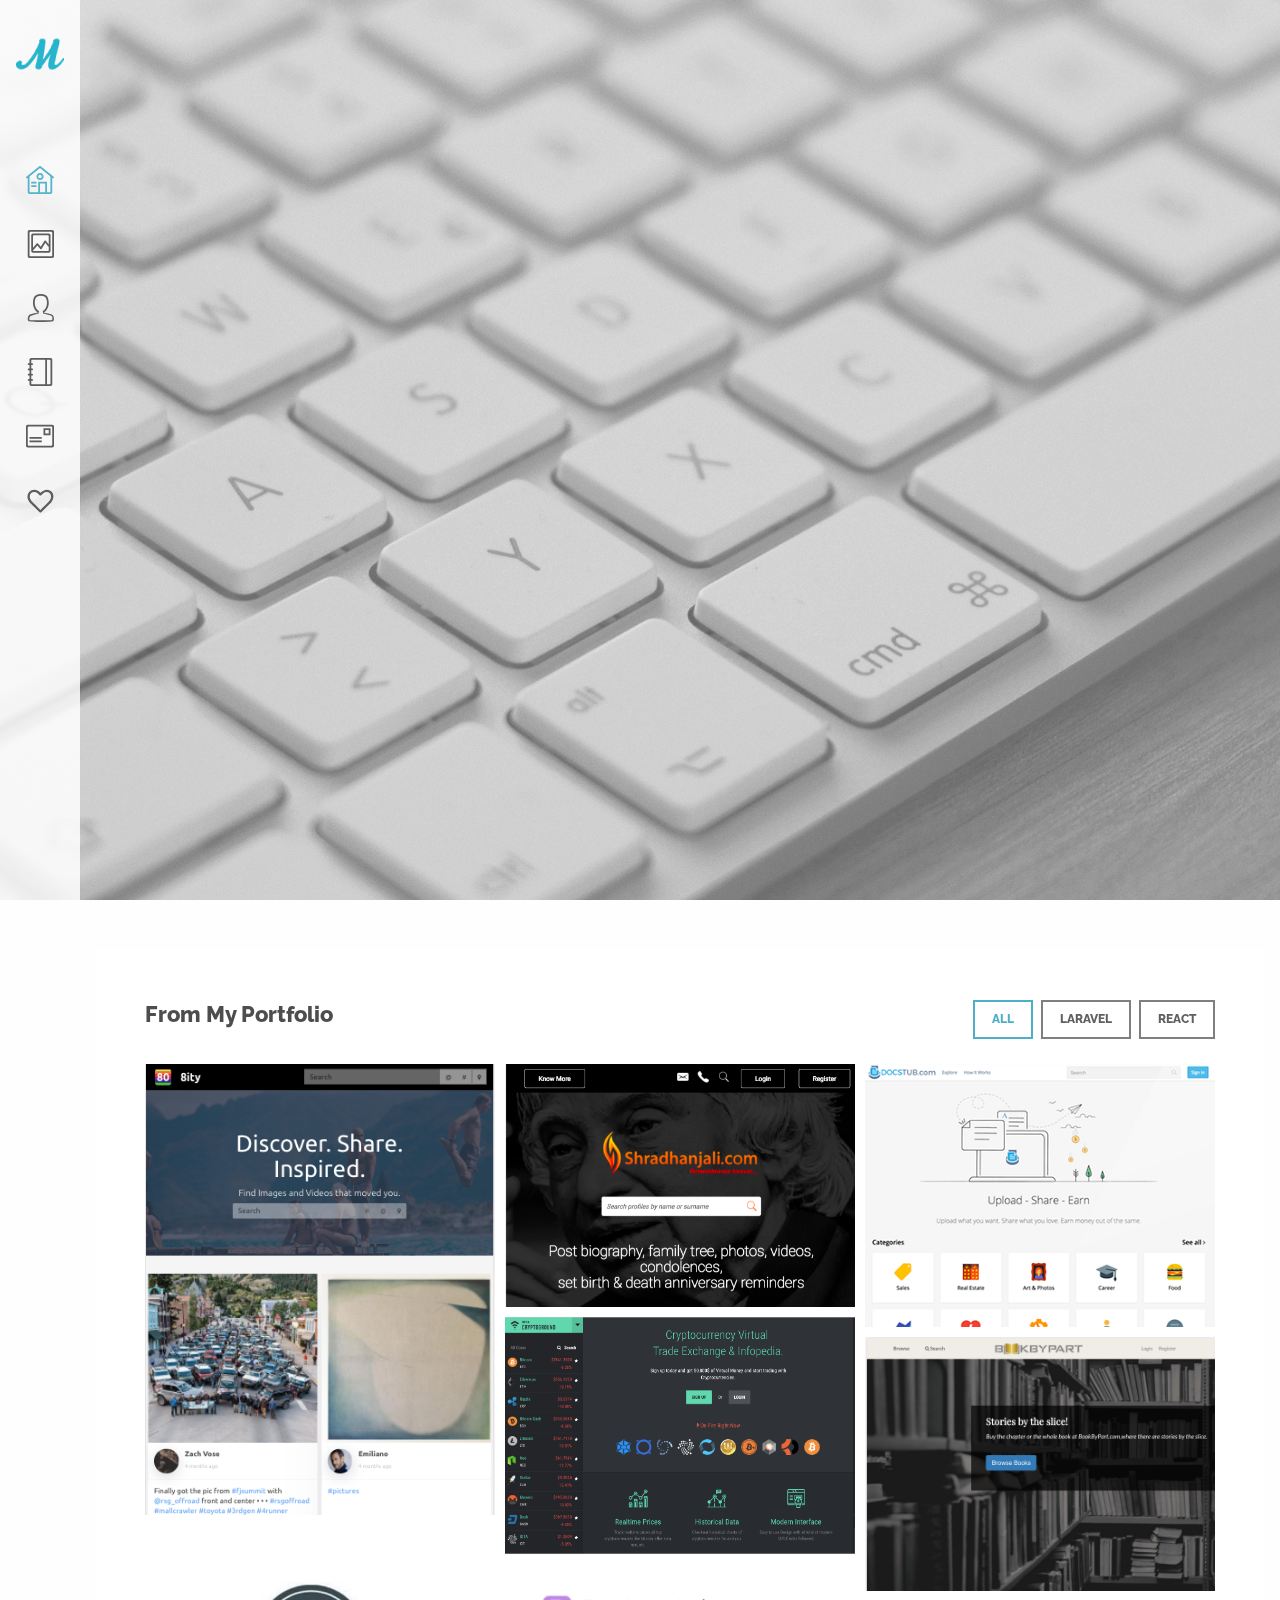
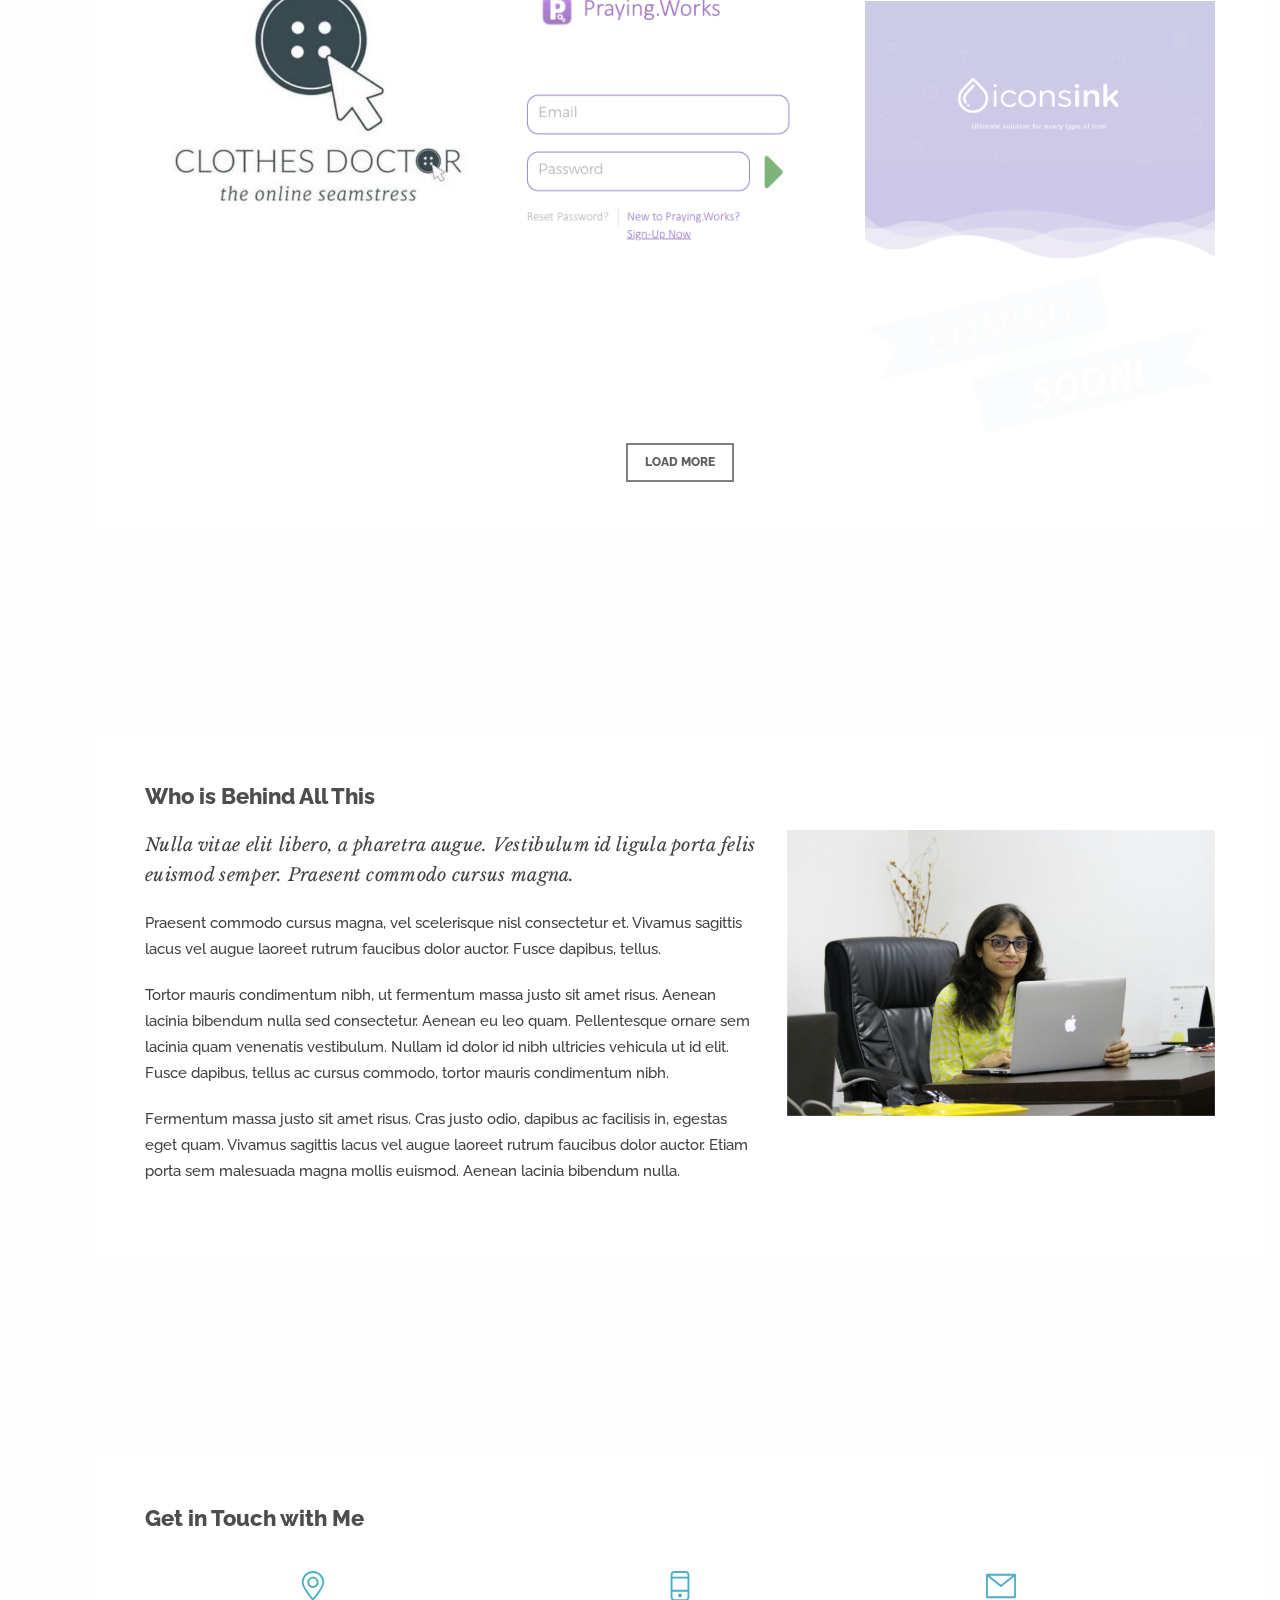
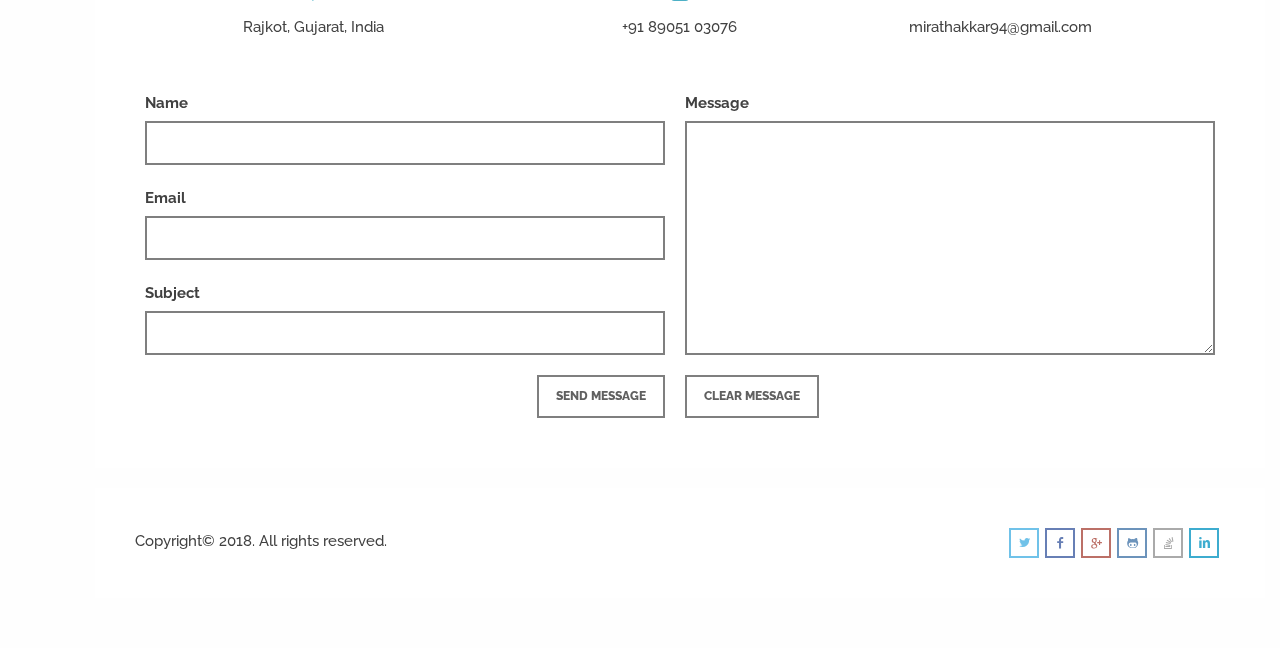
==== index.html @ ad02bef1 "favicon and logo updated" ====
<!DOCTYPE html>
<html lang="en">
<head>
<meta charset="utf-8">
<meta name="viewport" content="width=device-width, initial-scale=1.0">
<meta name="description" content="">
<meta name="author" content="">
<link rel="shortcut icon" href="style/images/favicon.png">
<title>Mira Thakkar</title>
<!-- Bootstrap core CSS -->
<link href="style/css/bootstrap.min.css" rel="stylesheet">
<link href="style/css/plugins.css" rel="stylesheet">
<link href="style/css/prettify.css" rel="stylesheet">
<link href="style.css" rel="stylesheet">
<link href="style/css/color/aqua.css" rel="stylesheet">
<link href='http://fonts.googleapis.com/css?family=Raleway:400,800,700,600,500,300' rel='stylesheet' type='text/css'>
<link href='http://fonts.googleapis.com/css?family=Libre+Baskerville:400,400italic' rel='stylesheet' type='text/css'>
<link href="style/type/fontello.css" rel="stylesheet">
<link href="style/type/font-awesome.css" rel="stylesheet">
<link href="style/type/budicons.css" rel="stylesheet">
<!-- HTML5 shim and Respond.js IE8 support of HTML5 elements and media queries -->
<!--[if lt IE 9]>
      <script src="style/js/html5shiv.js"></script>
      <script src="https://oss.maxcdn.com/libs/respond.js/1.3.0/respond.min.js"></script>
      <![endif]-->
</head>
<body class="full-layout">
<div id="preloader"><div id="status"><div class="spinner"></div></div></div>
<div class="body-wrapper">
  <nav class="navbar navbar-default" role="navigation">
    <div class="navbar-header"> <a class="btn responsive-menu" data-toggle="collapse" data-target=".navbar-collapse"><i></i></a>
      <div class="navbar-brand text-center"> <a href="index.html"><img src="style/images/mira-thakkar.png" alt="" data-src="style/images/mira-thakkar.png" data-ret="style/images/logo@2x.png" class="retina" /></a> </div>
      <!-- /.navbar-brand --> 
    </div>
    <!-- /.navbar-header -->
    <div class="collapse navbar-collapse">
      <ul class="nav navbar-nav">
        <li class="current"><a href="#home" class="hint--right" data-hint="Home"><i class="budicon-home-1"></i><span>Home</span></a></li>
        <li><a href="#portfolio" class="hint--right" data-hint="Portfolio"><i class="budicon-image"></i><span>Portfolio</span></a></li>
        <li><a href="#about" class="hint--right" data-hint="About"><i class="budicon-author"></i><span>About</span></a></li>
        <li><a href="resume.html" class="hint--right" data-hint="Resume"><i class="budicon-book-1"></i><span>Blog</span></a></li>
        <li><a href="#contact" class="hint--right" data-hint="Contact"><i class="budicon-profile"></i><span>Contact</span></a></li>
        <li><a href="#elsewhere" class="hint--right fancybox-inline" data-hint="Elsewhere" data-fancybox-width="325" data-fancybox-height="220"><i class="icon-heart-empty-1"></i><span>Elsewhere</span></a></li>
      </ul>
      <!-- /.navbar-nav --> 
    </div>
    <!-- /.navbar-collapse -->
    <div id="elsewhere" style="display:none;">
      <h1>Me, Elsewhere</h1>
      <div class="divide20"></div>
      <ul class="social">
        <li><a href="https://twitter.com/thakkar_mira"><i class="icon-s-twitter"></i></a></li>
        <li><a href="https://www.facebook.com/thakkar.mira"><i class="icon-s-facebook"></i></a></li>
        <li><a href="https://plus.google.com/u/0/107791313553393079601"><i class="icon-s-gplus"></i></a></li>
        <li><a href="https://github.com/mira-thakkar"><i class="icon-s-github"></i></a></li>
        <li><a href="https://stackoverflow.com/users/5060303/mira-thakkar"><i class="fa fa-fw fa-stack-overflow"></i></a></li>
        <li><a href="https://www.linkedin.com/in/mirathakkar"><i class="icon-s-linkedin"></i></a></li>
      </ul>
    </div>
    <!-- /#elsewhere --> 
  </nav>
  <!-- /.navbar -->
  
  <section id="home" class="naked">
    <div class="fullscreenbanner-container revolution">
      <div class="fullscreenbanner">
        <ul>
          <li data-transition="fade"> <img src="style/images/dummy.png"  alt="slidebg1" data-bgposition="center top" data-bgfit="cover" data-bgrepeat="repeat">
            <h1 style="color:rgb(37, 116, 134)" class="tp-caption caption large sfb" data-x="center" data-y="center" data-voffset="-25" data-speed="900" data-start="1000" data-endspeed="100" data-easing="Sine.easeOut">Mira Thakkar</h1>
            <div class="tp-caption small tp-fade fadeout tp-resizeme" data-x="center" data-y="center" data-voffset="25" data-speed="100"
			data-start="1500"
			data-easing="Power4.easeOut"
			data-splitin="chars"
			data-splitout="chars"
			data-elementdelay="0.03"
			data-endelementdelay="0"
			data-endspeed="100"
			data-endeasing="Power1.easeOut"
			style="z-index: 3;font-size:26px;font-weight: bold;max-width: auto; max-height: auto; white-space: nowrap;">Developer: an organism that turns coffee into code.</div>
            <div class="arrow smooth"><a href="#portfolio"><i class="icon-down-open-big"></i></a></div>
          </li>
        </ul>
        <div class="tp-bannertimer"></div>
      </div>
      <!-- /.fullscreenbanner --> 
    </div>
    <!-- /.revolution --> 
  </section>
  <!-- /#home -->
  
  <div class="container">
    <section id="portfolio" class="portfolio">
      <div class="box">
        <h2 class="section-title pull-left">From My Portfolio</h2>
        <div id="filters-container" class="cbp-l-filters-alignRight pull-right">
          <div data-filter="*" class="cbp-filter-item-custom-active cbp-filter-item-custom btn">All</div>
                    <div data-filter=".laravel" class="cbp-filter-item-custom btn">Laravel</div>
          <div data-filter=".react" class="cbp-filter-item-custom btn">React</div>
<!--           <div data-filter=".architecture" class="cbp-filter-item-custom btn">Architecture</div>
          <div data-filter=".macro" class="cbp-filter-item-custom btn">Macro</div>
          <div data-filter=".portrait" class="cbp-filter-item-custom btn">Portrait</div>
          <div data-filter=".still-life" class="cbp-filter-item-custom btn">Still Life</div> -->
        </div>
        <!-- /#filters-container -->
        <div class="clearfix"></div>
        <div id="grid-container" class="cbp-l-grid-masonry">
          <ul>
            <li class="cbp-item frame laravel"> <a class="cbp-caption" href="https://8ity.com">
              <div class="cbp-caption-defaultWrap"> <img src="style/images/projects/8ity.png" alt=""> </div>
              <div class="cbp-caption-activeWrap">
                <div class="cbp-l-caption-alignCenter">
                  <div class="cbp-l-caption-body">
                    <div class="cbp-l-caption-title">8ity.com</div>
                  </div>
                </div>
              </div>
              </a> 
            </li>
            <li class="cbp-item frame laravel"> <a class="cbp-caption" href="https://shradhanjali.com/">
              <div class="cbp-caption-defaultWrap"> <img src="style/images/projects/shradhanjali.png" alt=""> </div>
              <div class="cbp-caption-activeWrap">
                <div class="cbp-l-caption-alignCenter">
                  <div class="cbp-l-caption-body">
                    <div class="cbp-l-caption-title">Shradhanjali.com</div>
                  </div>
                </div>
              </div>
              </a> 
            </li>
            <li class="cbp-item frame laravel"> <a class="cbp-caption" href="https://www.docstub.com/">
              <div class="cbp-caption-defaultWrap"> <img src="style/images/art/docstub.png" alt=""> </div>
              <div class="cbp-caption-activeWrap">
                <div class="cbp-l-caption-alignCenter">
                  <div class="cbp-l-caption-body">
                    <div class="cbp-l-caption-title">Docstub</div>
                  </div>
                </div>
              </div>
              </a> 
            </li>
            <li class="cbp-item frame laravel"> <a class="cbp-caption" href="https://www.cryptoground.com">
              <div class="cbp-caption-defaultWrap"> <img src="style/images/projects/cryptoground.png" alt=""> </div>
              <div class="cbp-caption-activeWrap">
                <div class="cbp-l-caption-alignCenter">
                  <div class="cbp-l-caption-body">
                    <div class="cbp-l-caption-title">Cryptoground</div>
                  </div>
                </div>
              </div>
              </a> 
            </li>
             <li class="cbp-item frame react"> <a class="cbp-caption" href="http://bookbyparts.cf">
              <div class="cbp-caption-defaultWrap"> <img src="style/images/projects/bookbypart.png" alt=""> </div>
              <div class="cbp-caption-activeWrap">
                <div class="cbp-l-caption-alignCenter">
                  <div class="cbp-l-caption-body">
                    <div class="cbp-l-caption-title">BookByParts</div>
                  </div>
                </div>
              </div>
              </a> 
            </li>
            <li class="cbp-item frame react"> <a class="cbp-caption" href="https://www.clothes-doctor.com/">
              <div class="cbp-caption-defaultWrap"> <img src="style/images/projects/clothesDoctor.jpg" alt=""> </div>
              <div class="cbp-caption-activeWrap">
                <div class="cbp-l-caption-alignCenter">
                  <div class="cbp-l-caption-body">
                    <div class="cbp-l-caption-title">Clothes Doctor</div>
                  </div>
                </div>
              </div>
              </a> 
            </li>
            <li class="cbp-item frame laravel"> <a class="cbp-caption" href="https://praying.works">
              <div class="cbp-caption-defaultWrap"> <img src="style/images/projects/praying-works.png" alt=""> </div>
              <div class="cbp-caption-activeWrap">
                <div class="cbp-l-caption-alignCenter">
                  <div class="cbp-l-caption-body">
                    <div class="cbp-l-caption-title">Praying.Works</div>
                  </div>
                </div>
              </div>
              </a> 
            </li>
             <li class="cbp-item frame react"> <a class="cbp-caption" href="https://iconsink.com/">
              <div class="cbp-caption-defaultWrap"> <img src="style/images/projects/iconsink.jpg" alt=""> </div>
              <div class="cbp-caption-activeWrap">
                <div class="cbp-l-caption-alignCenter">
                  <div class="cbp-l-caption-body">
                    <div class="cbp-l-caption-title">Iconsink</div>
                  </div>
                </div>
              </div>
              </a> 
            </li>
             <li class="cbp-item frame laravel"> <a class="cbp-caption" href="#">
              <div class="cbp-caption-defaultWrap comingsoon"> <img src="style/images/projects/coming-soon.png" alt=""> </div>
              <div class="cbp-caption-activeWrap">
                <div class="cbp-l-caption-alignCenter">
                  <div class="cbp-l-caption-body">
                    <div class="cbp-l-caption-title">Wikideck</div>
                  </div>
                </div>
              </div>
              </a> 
            </li>
            <!--
            prayer works and xurj (upcoming)
            -->
          </ul>
        </div>
        <!-- /.cbp-l-grid-masonry -->
        <div class="cbp-l-loadMore-button"> <a href="ajax/port1-more.html" class="cbp-l-loadMore-button-link btn">LOAD MORE</a> </div>
      </div>
      <!-- /.box --> 
    </section>
    <!-- /#portfolio -->
    
    <section id="about">
      <div class="box">
        <h2 class="section-title">Who is Behind All This</h2>
        <div class="row">
	      <div class="col-md-5 col-md-push-7 col-sm-12">
            <figure class="frame"><img src="style/images/art/mira-thakkar.jpeg" alt="" /></figure>
          </div>
          <!-- /column -->
          <div class="col-md-7 col-md-pull-5 col-sm-12">
            <p class="lead">Nulla vitae elit libero, a pharetra augue. Vestibulum id ligula porta felis euismod semper. Praesent commodo cursus magna. </p>
            <p>Praesent commodo cursus magna, vel scelerisque nisl consectetur et. Vivamus sagittis lacus vel augue laoreet rutrum faucibus dolor auctor. Fusce dapibus, tellus. </p>
            <p>Tortor mauris condimentum nibh, ut fermentum massa justo sit amet risus. Aenean lacinia bibendum nulla sed consectetur. Aenean eu leo quam. Pellentesque ornare sem lacinia quam venenatis vestibulum. Nullam id dolor id nibh ultricies vehicula ut id elit. Fusce dapibus, tellus ac cursus commodo, tortor mauris condimentum nibh.</p>
            <p>Fermentum massa justo sit amet risus. Cras justo odio, dapibus ac facilisis in, egestas eget quam. Vivamus sagittis lacus vel augue laoreet rutrum faucibus dolor auctor. Etiam porta sem malesuada magna mollis euismod. Aenean lacinia bibendum nulla.</p>
          </div>
          <!-- /column -->
        </div>
        <!-- /.row -->
        <div class="clearfix"></div>
        <!-- /.services --> 
      </div>
      <!-- /.box --> 
    </section>
    <!-- /#about -->
    
    <section id="contact">
      <div class="box">
        <h2 class="section-title">Get in Touch with Me</h2>
        <div class="divide20"></div>
        <div class="row text-center services-2">
          <div class="col-md-4 col-sm-6"> <i class="budicon-pin"></i>
            <p>Rajkot, Gujarat, India</p>
          </div>
          <div class="col-md-4 col-sm-6"> <i class="budicon-mobile"></i>
            <p>+91 89051 03076</p>
          </div>
          <div class="col-md-3 col-sm-6"> <i class="budicon-mail"></i>
            <p> <a class="nocolor" href="mailto:mirathakkar94@gmail.com">mirathakkar94@gmail.com</a> <br />
          </div>
        </div>
        <!-- /.services-2 -->
        <div class="divide30"></div>
        <div class="form-container">
          <div class="response alert alert-success"></div>
          <form class="forms" action="contact/form-handler.php" method="post">
            <fieldset>
              <div class="row">
                <div class="col-sm-6">
                  <div class="form-row text-input-row name-field">
                    <label>Name</label>
                    <input type="text" name="name" class="text-input defaultText required"/>
                  </div>
                  <div class="form-row text-input-row email-field">
                    <label>Email</label>
                    <input type="text" name="email" class="text-input defaultText required email"/>
                  </div>
                  <div class="form-row text-input-row subject-field">
                    <label>Subject</label>
                    <input type="text" name="subject" class="text-input defaultText"/>
                  </div>
                </div>
                <div class="col-sm-6 lp5">
                  <div class="form-row text-area-row">
                    <label>Message</label>
                    <textarea name="message" class="text-area required"></textarea>
                  </div>
                  <div class="form-row hidden-row">
                    <input type="hidden" name="hidden" value="" />
                  </div>
                  <div class="nocomment">
                    <label for="nocomment">Leave This Field Empty</label>
                    <input id="nocomment" value="" name="nocomment" />
                  </div>
                </div>
                <div class="col-sm-6">
                  <div class="button-row pull-right">
                    <input type="submit" value="Send Message" name="submit" class="btn btn-submit bm0" />
                  </div>
                </div>
                <div class="col-sm-6 lp5">
                  <div class="button-row pull-left">
                    <input type="reset" value="Clear Message" name="reset" class="btn btn-submit bm0" />
                  </div>
                </div>
                <input type="hidden" name="v_error" id="v-error" value="Required" />
                <input type="hidden" name="v_email" id="v-email" value="Enter a valid email" />
              </div>
            </fieldset>
          </form>
        </div>
        <!-- /.form-container --> 
        
      </div>
      <!-- /.box --> 
    </section>
    <!-- /#contact -->
    
    <footer class="footer box">
      <p class="pull-left">Copyright© 2018. All rights reserved.</p>
      <ul class="social pull-right">
        <!-- <li><a href="#"><i class="icon-s-rss"></i></a></li> -->
        <li><a href="https://twitter.com/thakkar_mira"><i class="icon-s-twitter"></i></a></li>
        <li><a href="https://www.facebook.com/thakkar.mira"><i class="icon-s-facebook"></i></a></li>
        <li><a href="https://plus.google.com/u/0/107791313553393079601"><i class="icon-s-gplus"></i></a></li>
        <li><a href="https://github.com/mira-thakkar"><i class="icon-s-github"></i></a></li>
        <li><a href="https://stackoverflow.com/users/5060303/mira-thakkar"><i class="fa fa-fw fa-stack-overflow"></i></a></li>
        <li><a href="https://www.linkedin.com/in/mirathakkar"><i class="icon-s-linkedin"></i></a></li>
 <!--        <li><a href="#"><i class="icon-s-instagram"></i></a></li>
        <li><a href="#"><i class="icon-s-vimeo"></i></a></li> -->
      </ul>
      <div class="clearfix"></div>
    </footer>
    <!-- /footer --> 
    
  </div>
  <!-- /.container --> 
</div>
<!-- /.body-wrapper --> 
<script src="style/js/jquery.min.js"></script> 
<script src="style/js/bootstrap.min.js"></script> 
<script src="style/js/jquery.themepunch.tools.min.js"></script> 
<script src="style/js/classie.js"></script> 
<script src="style/js/plugins.js"></script> 
<script src="style/js/scripts.js"></script>  
<script>
	$.backstretch(["style/images/background.jpg"]);
</script>
</body>
</html>
---- style/css/prettify.css ----
.com { color: #93a1a1; }
.lit { color: #195f91; }
.pun, .opn, .clo { color: #93a1a1; }
.fun { color: #dc322f; }
.str, .atv { color: #D14; }
.kwd, .prettyprint .tag { color: #1e347b; }
.typ, .atn, .dec, .var { color: teal; }
.pln { color: #48484c; }

.prettyprint {
  padding: 8px;
  background-color: #f7f7f9;
  border: 1px solid #e1e1e8;
}
.prettyprint.linenums {
  -webkit-box-shadow: inset 40px 0 0 #fbfbfc, inset 41px 0 0 #ececf0;
     -moz-box-shadow: inset 40px 0 0 #fbfbfc, inset 41px 0 0 #ececf0;
          box-shadow: inset 40px 0 0 #fbfbfc, inset 41px 0 0 #ececf0;
}

/* Specify class=linenums on a pre to get line numbering */
ol.linenums {
  margin: 0 0 0 33px; /* IE indents via margin-left */
  padding: 0 0 0 2px;
}
ol.linenums li {
  padding-left: 12px;
  color: #bebec5;
  line-height: 20px;
  text-shadow: 0 1px 0 #fff;
}
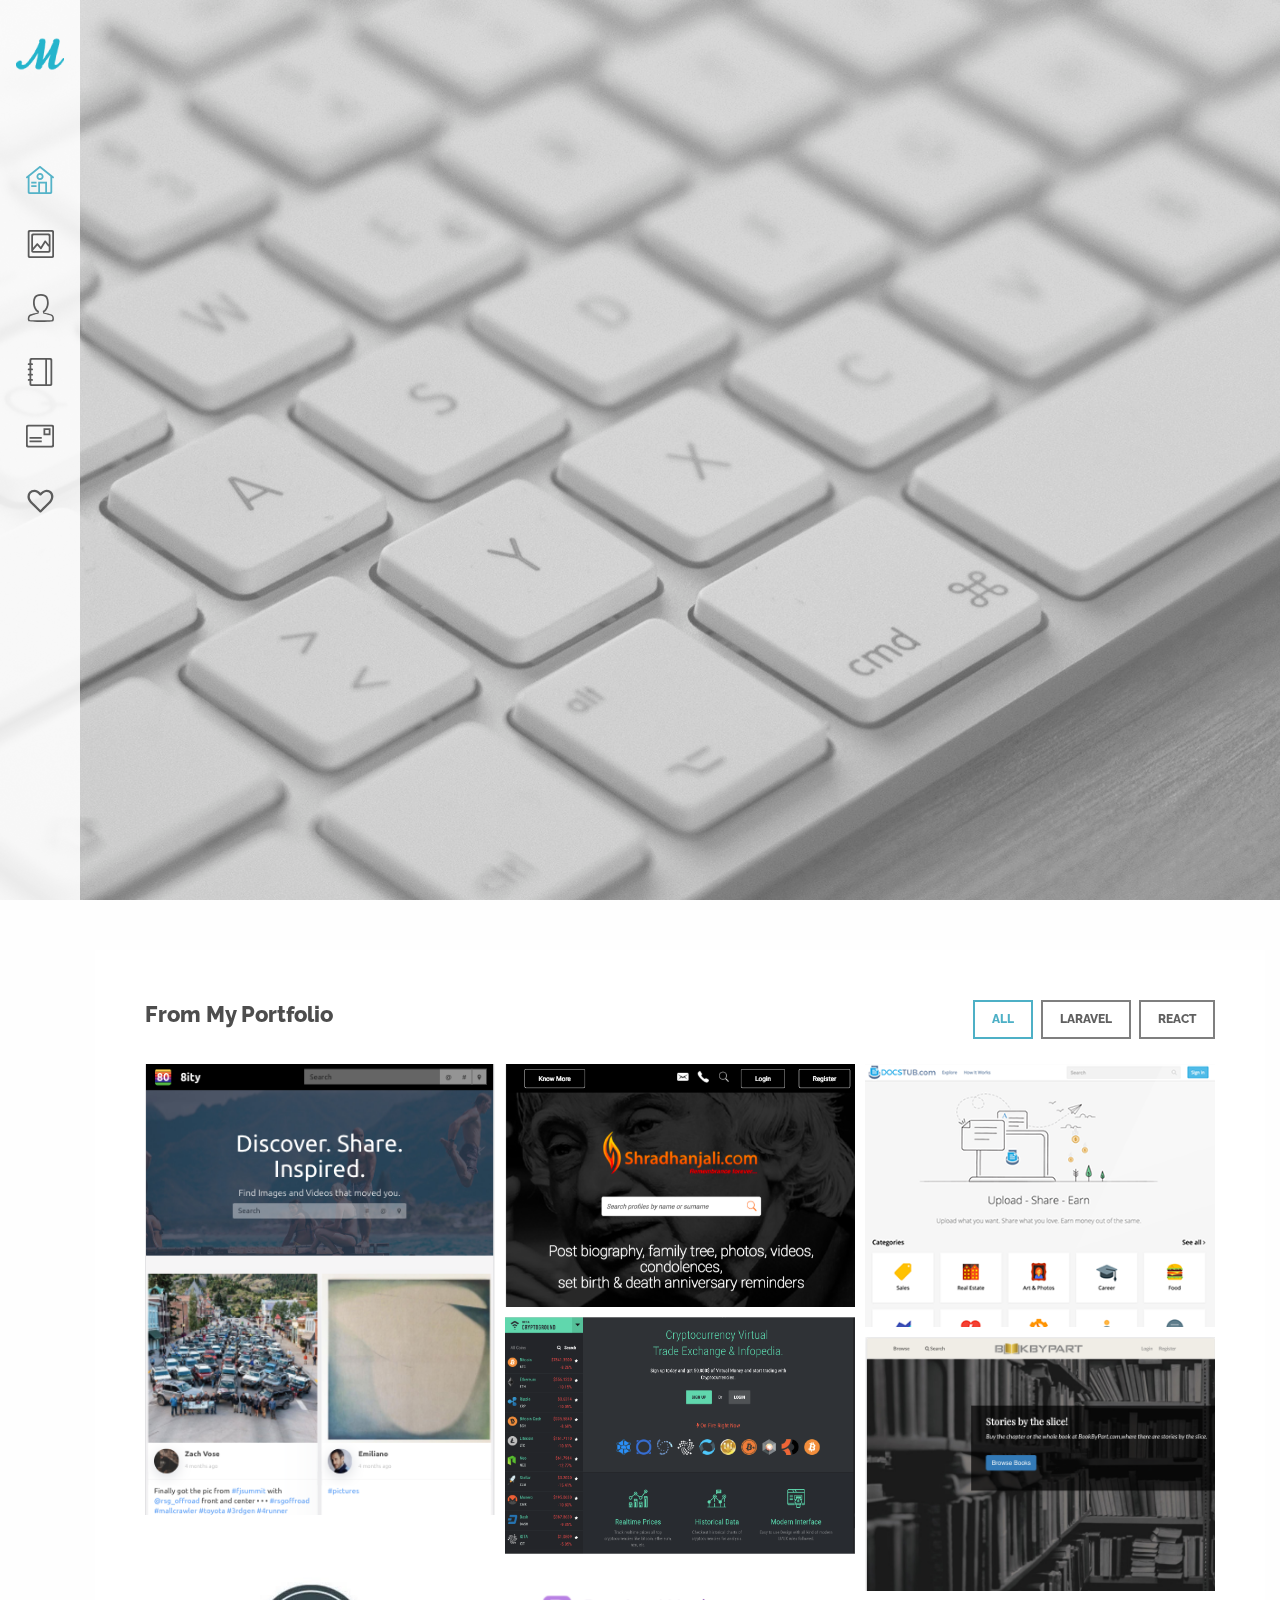
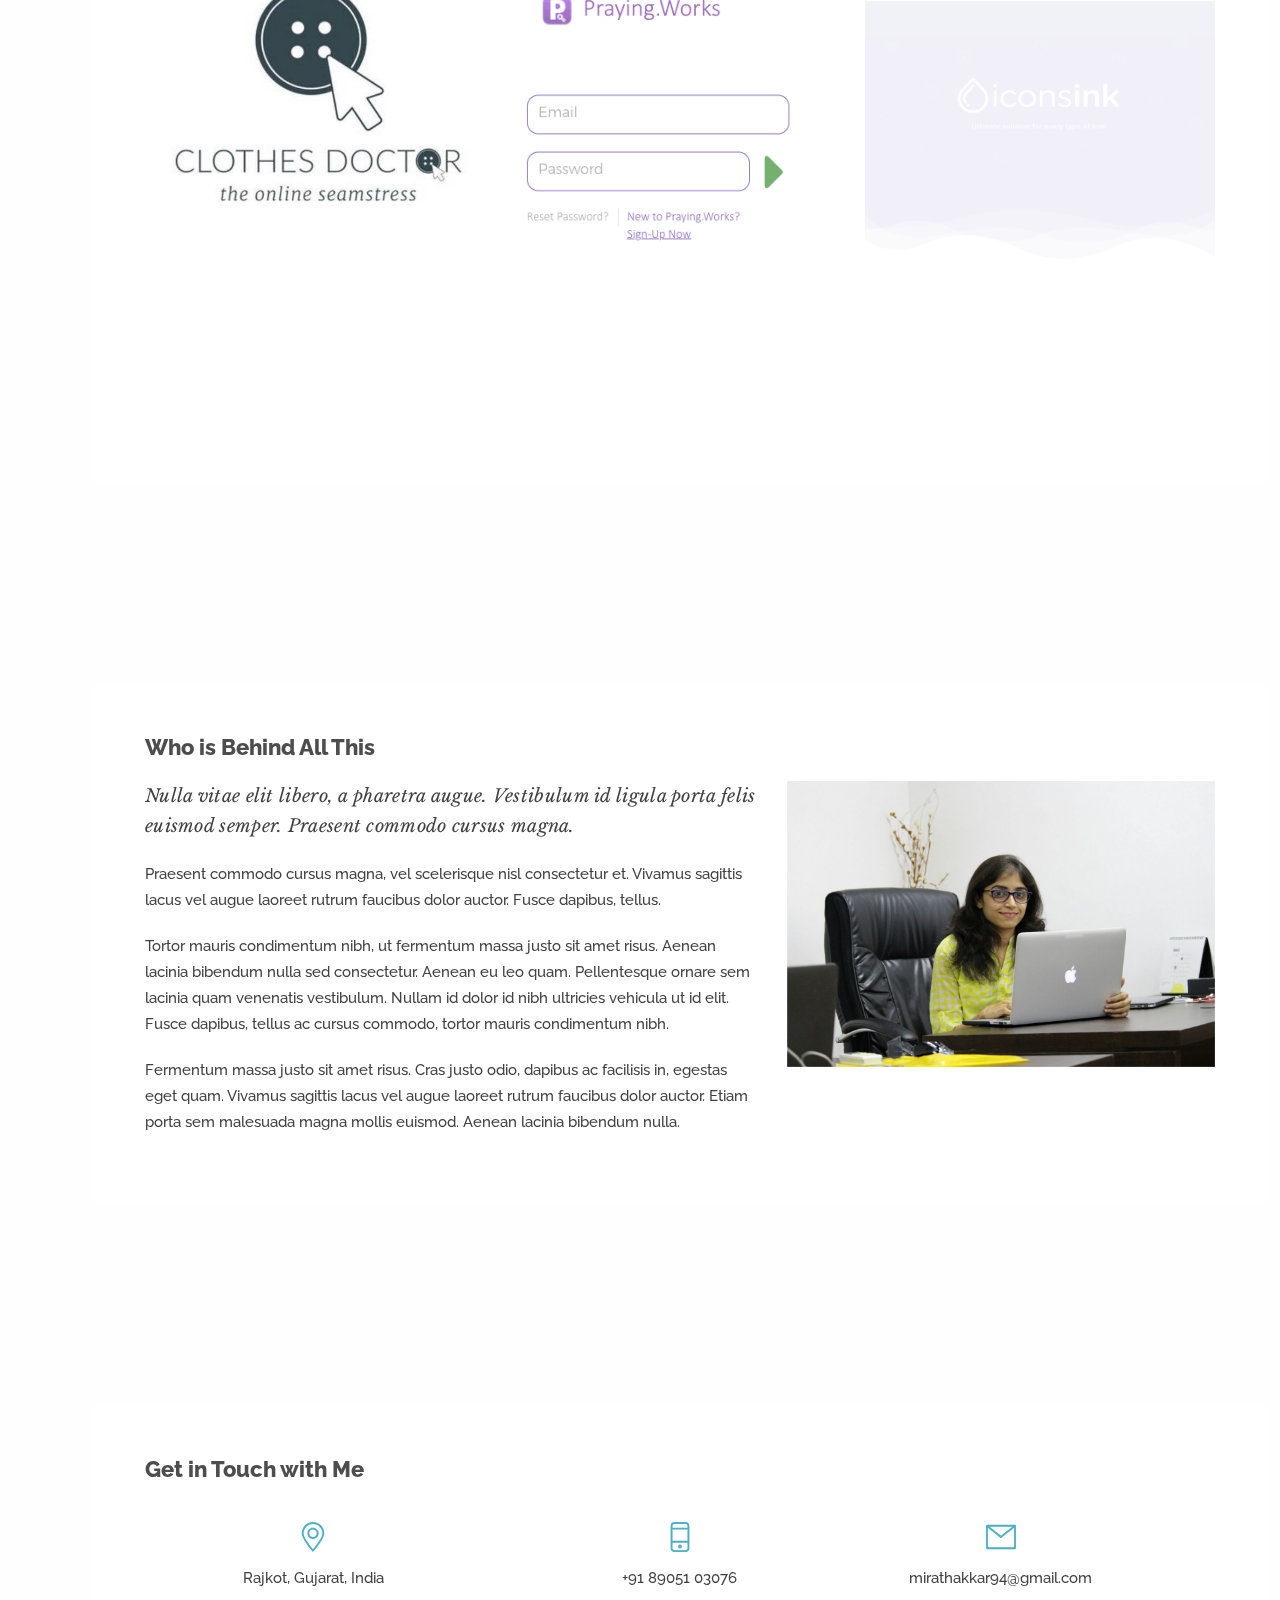
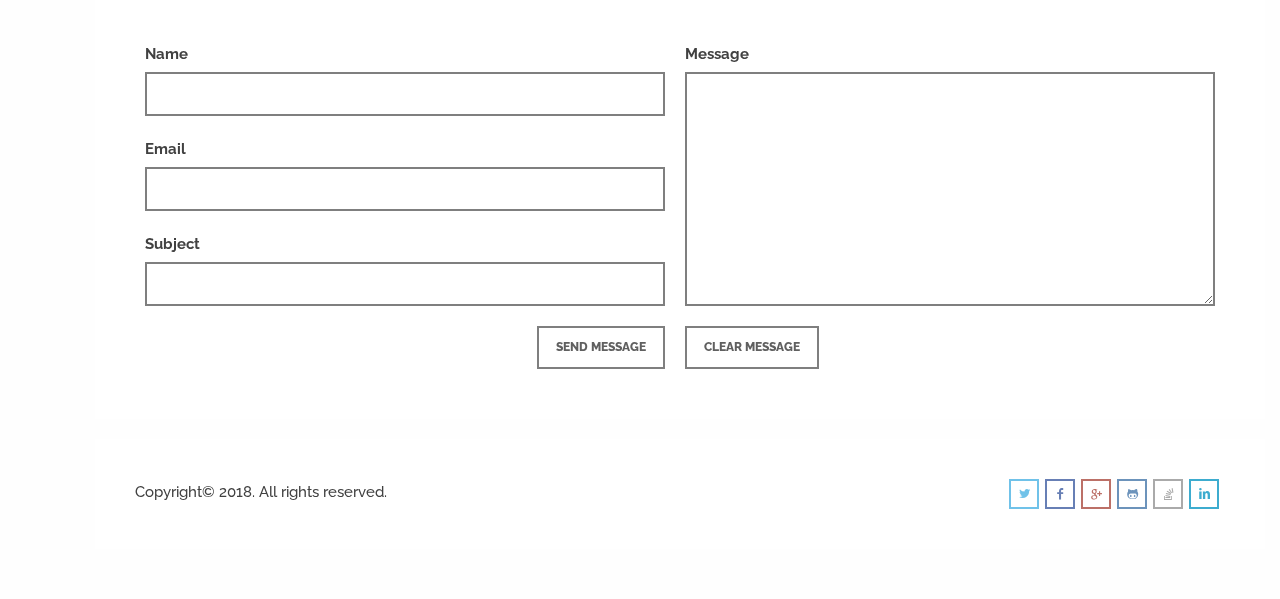
==== commit 18294b40: "contact mail added" ====
--- a/index.html
+++ b/index.html
@@ -211,7 +211,6 @@
           </ul>
         </div>
         <!-- /.cbp-l-grid-masonry -->
-        <div class="cbp-l-loadMore-button"> <a href="ajax/port1-more.html" class="cbp-l-loadMore-button-link btn">LOAD MORE</a> </div>
       </div>
       <!-- /.box --> 
     </section>
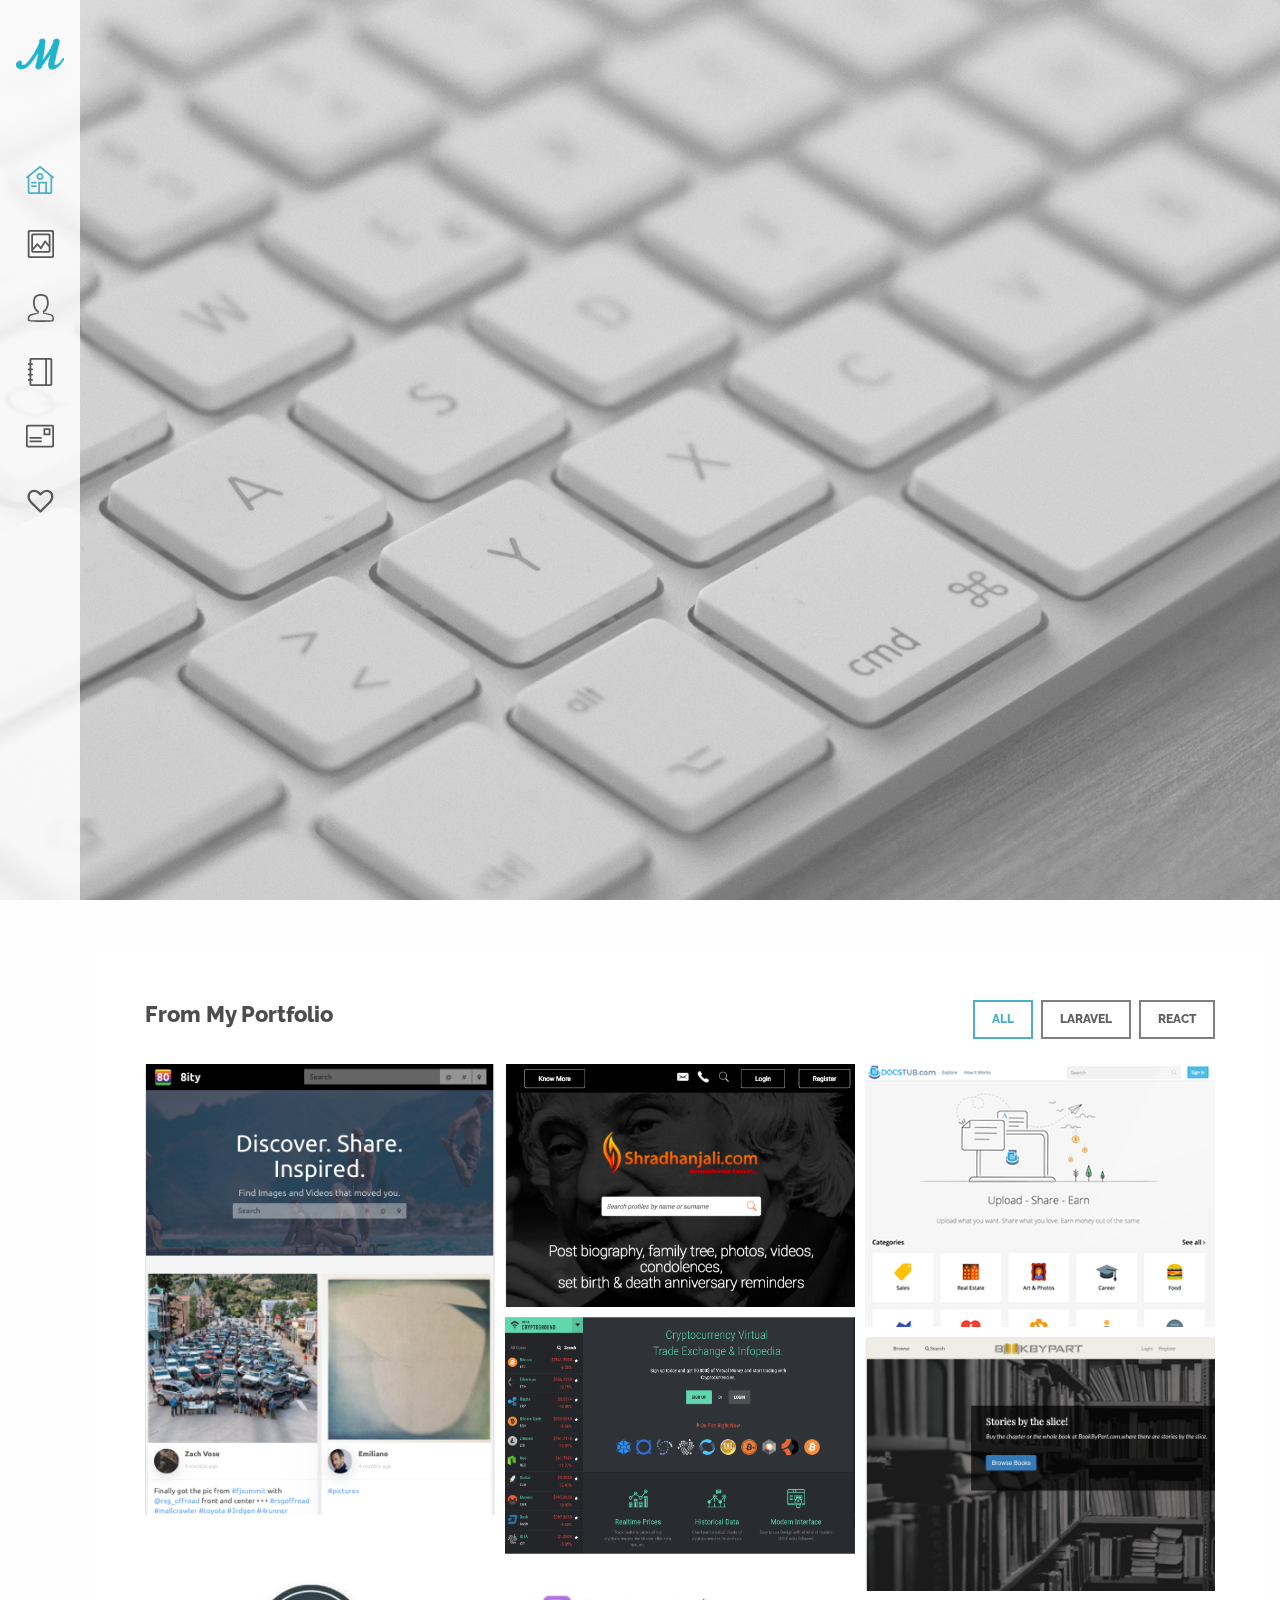
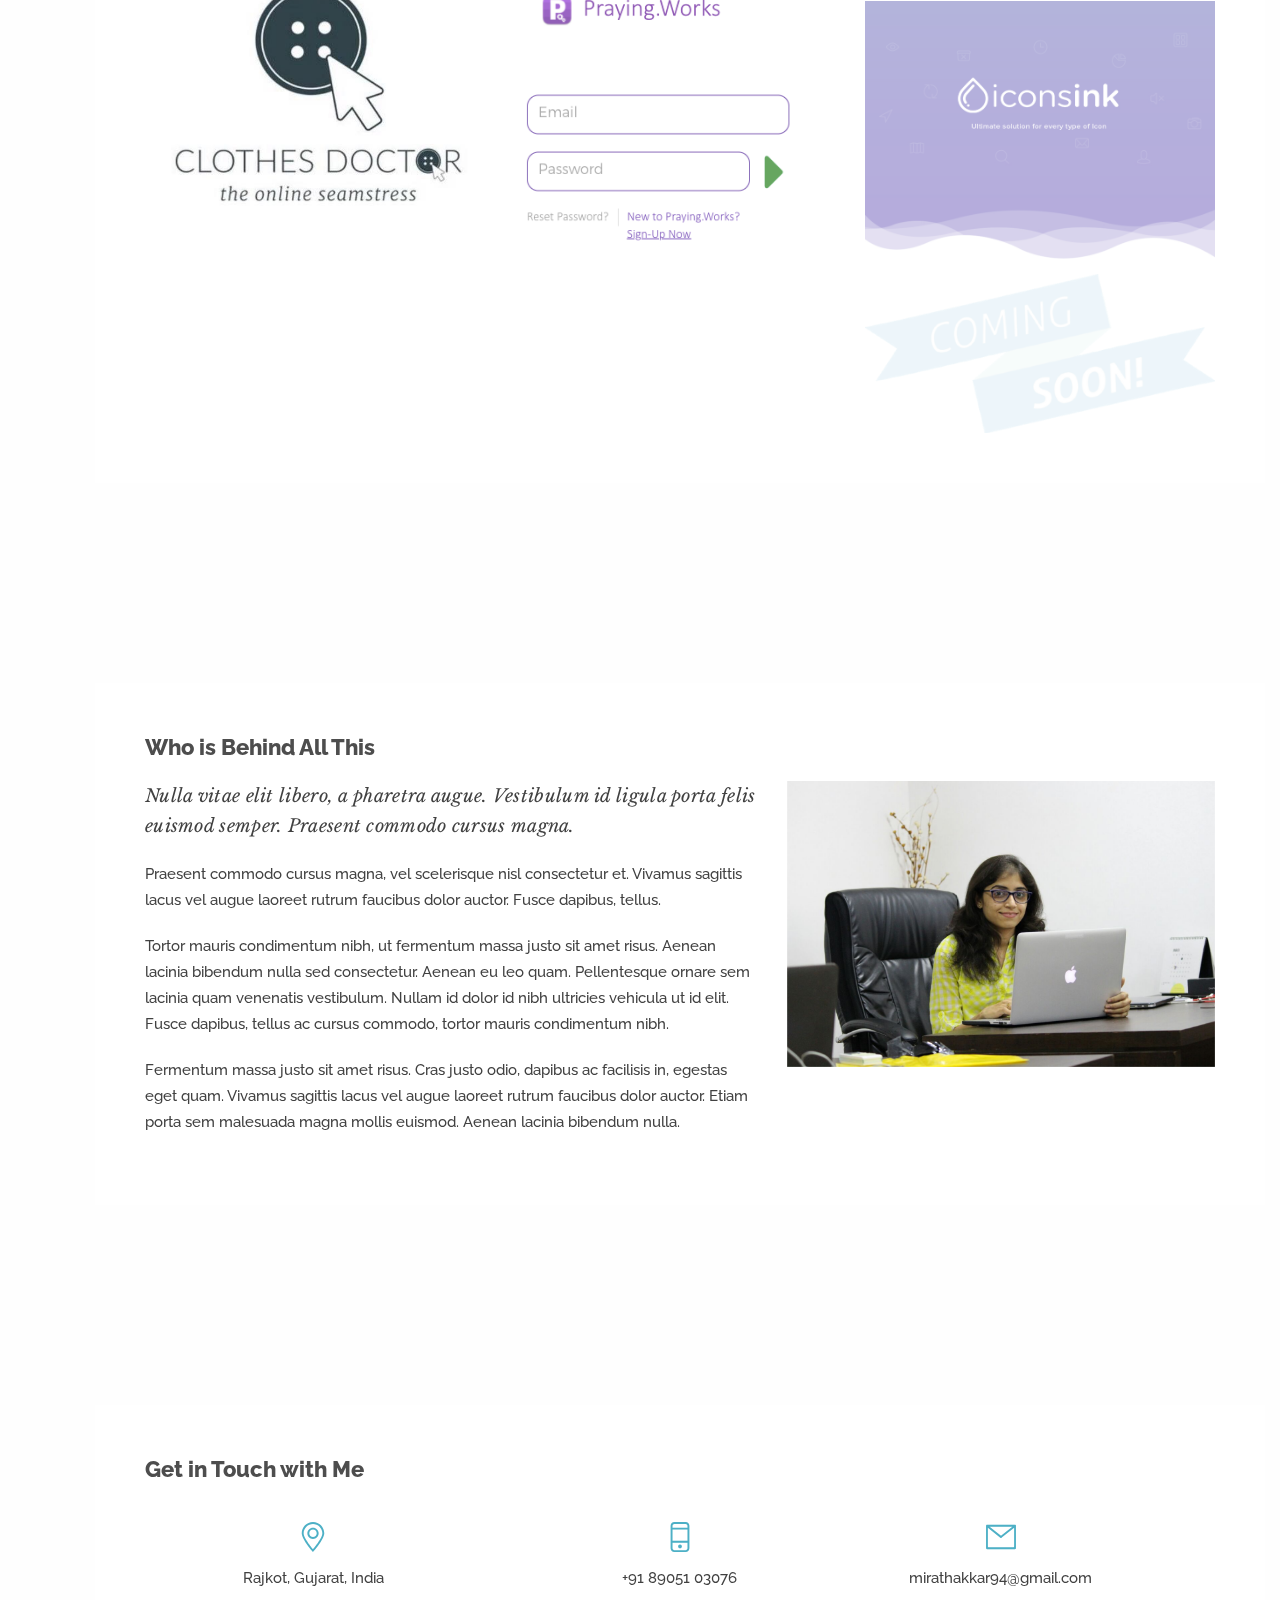
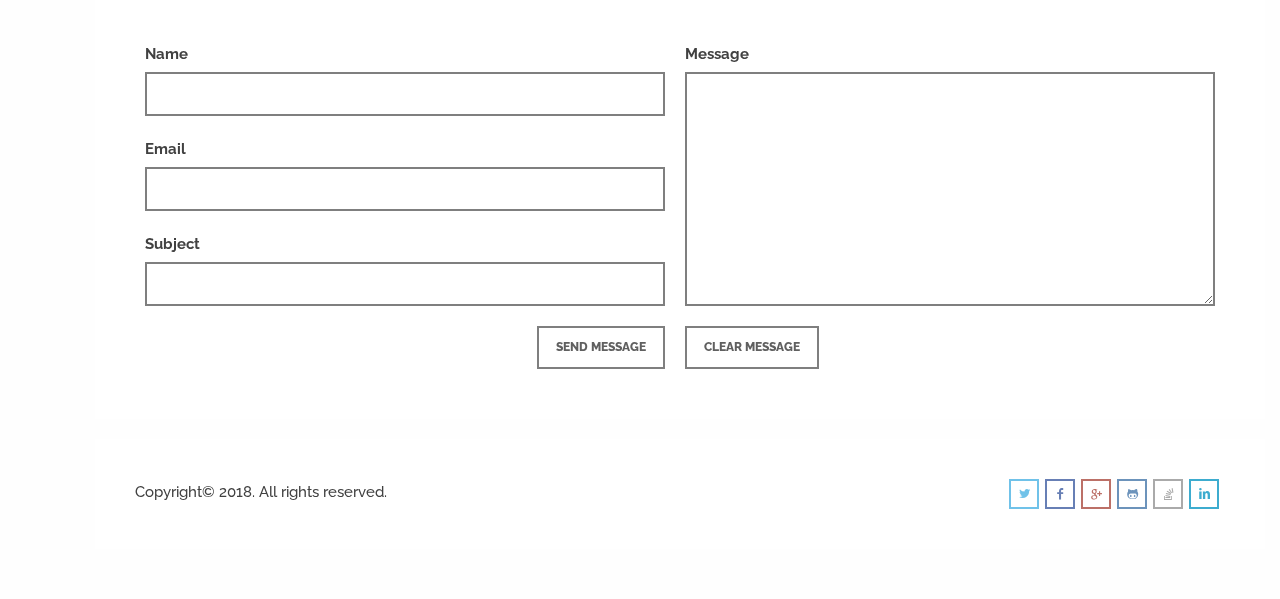
==== commit 004a1709: "fix" ====
--- a/index.html
+++ b/index.html
@@ -14,8 +14,8 @@
 <link href="style/css/prettify.css" rel="stylesheet">
 <link href="style.css" rel="stylesheet">
 <link href="style/css/color/aqua.css" rel="stylesheet">
-<link href='http://fonts.googleapis.com/css?family=Raleway:400,800,700,600,500,300' rel='stylesheet' type='text/css'>
-<link href='http://fonts.googleapis.com/css?family=Libre+Baskerville:400,400italic' rel='stylesheet' type='text/css'>
+<link href='https://fonts.googleapis.com/css?family=Raleway:400,800,700,600,500,300' rel='stylesheet' type='text/css'>
+<link href='https://fonts.googleapis.com/css?family=Libre+Baskerville:400,400italic' rel='stylesheet' type='text/css'>
 <link href="style/type/fontello.css" rel="stylesheet">
 <link href="style/type/font-awesome.css" rel="stylesheet">
 <link href="style/type/budicons.css" rel="stylesheet">
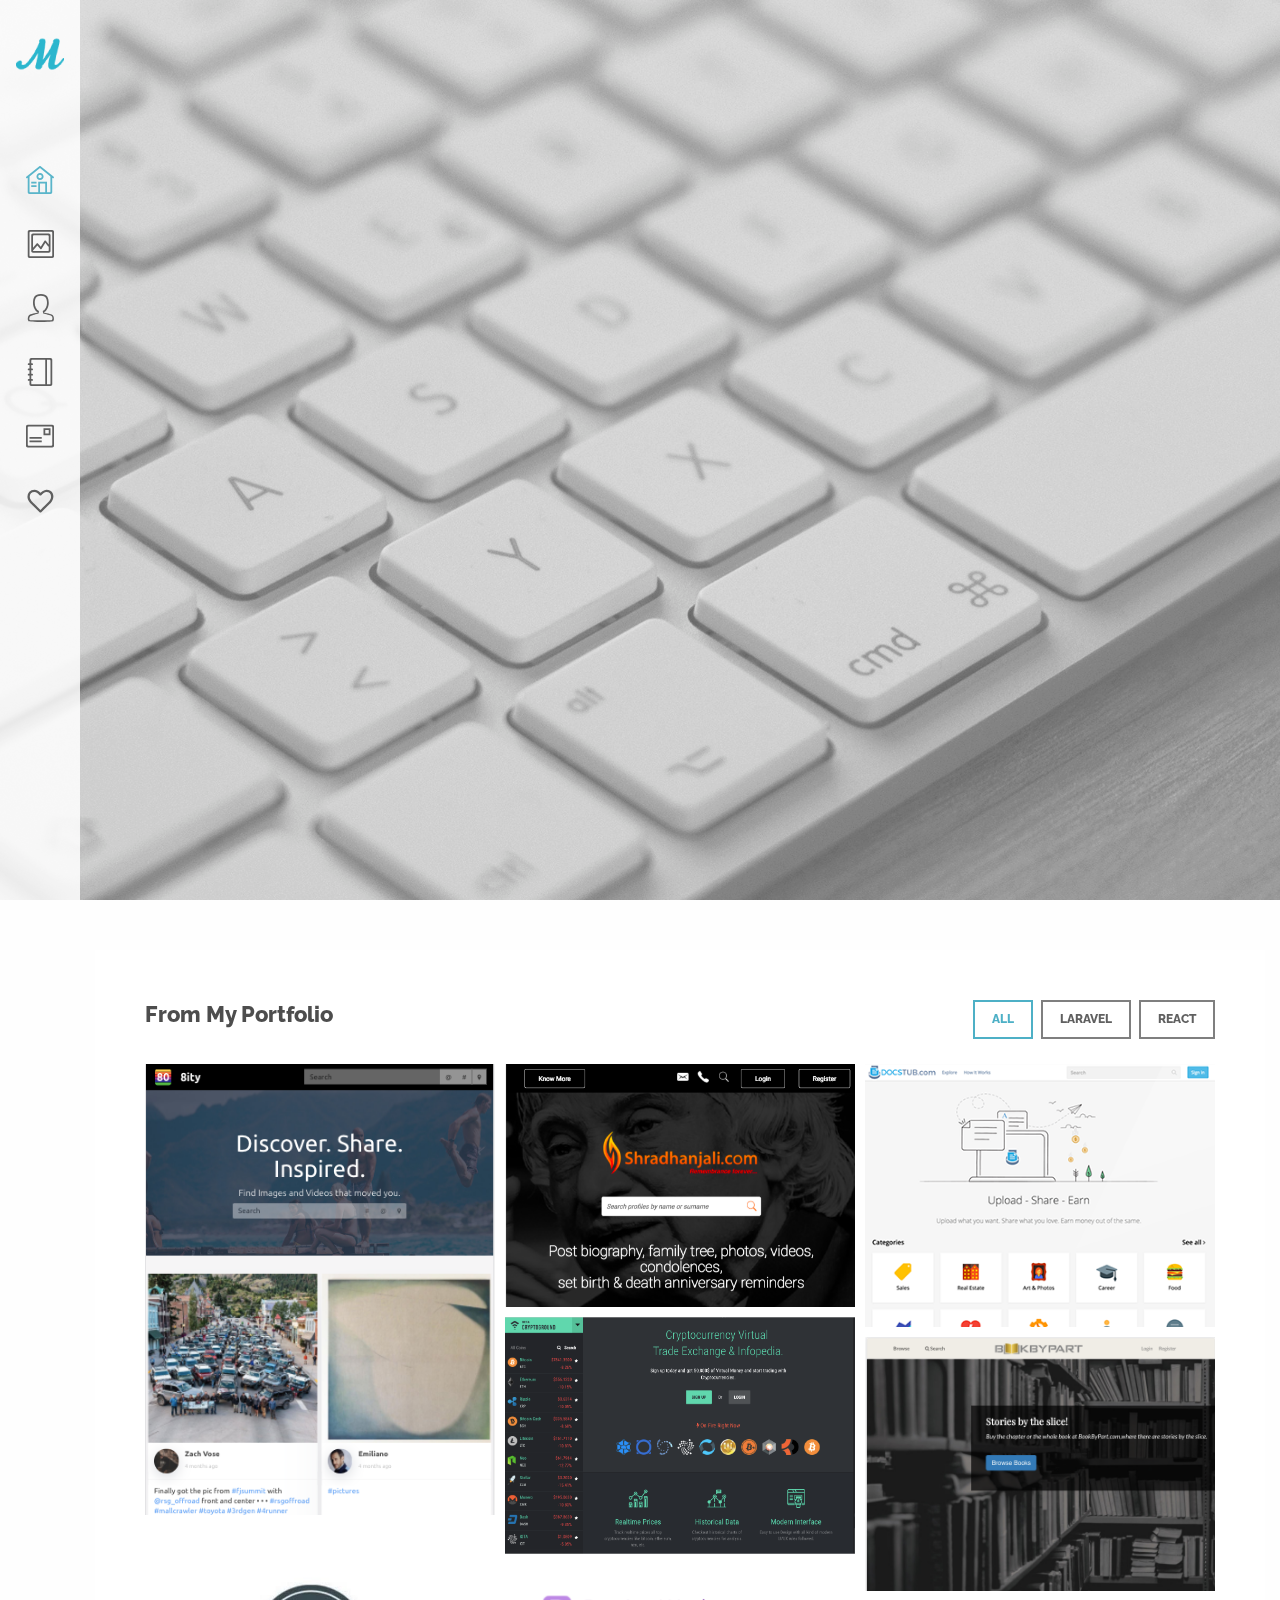
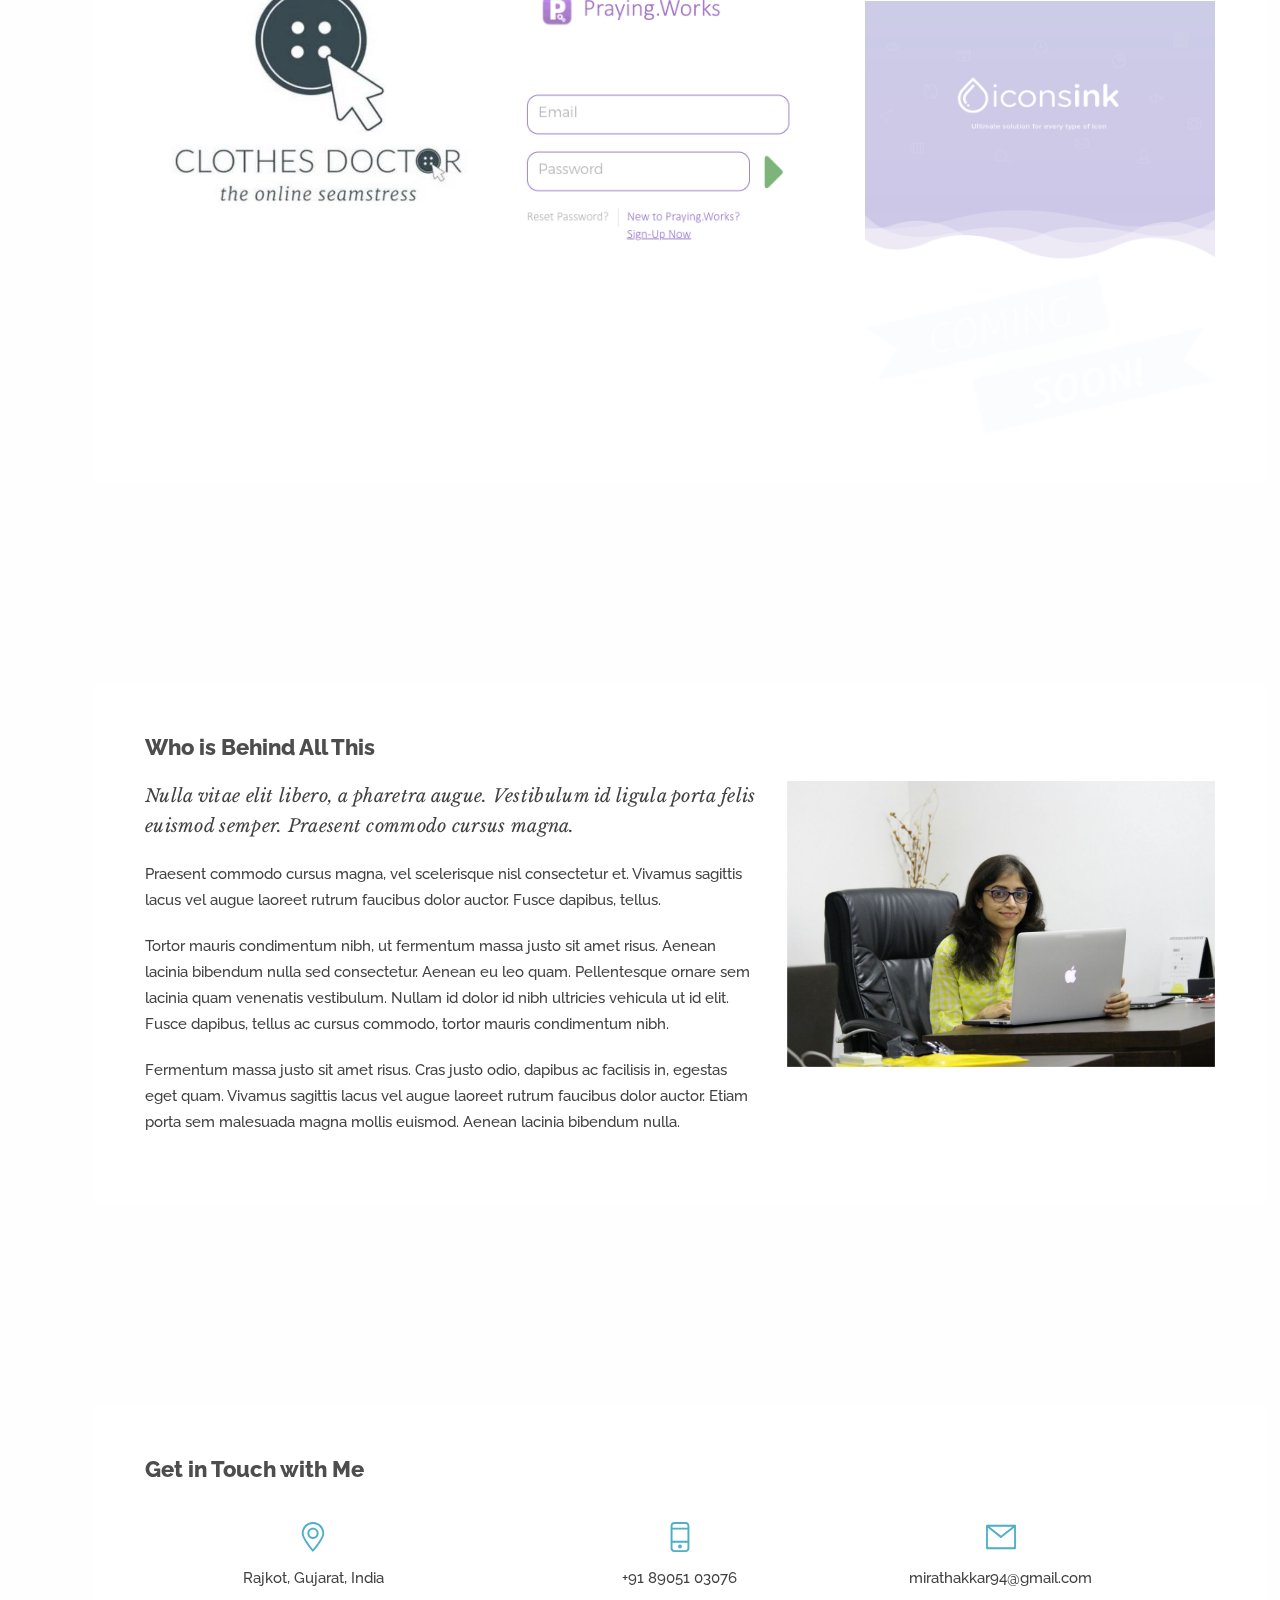
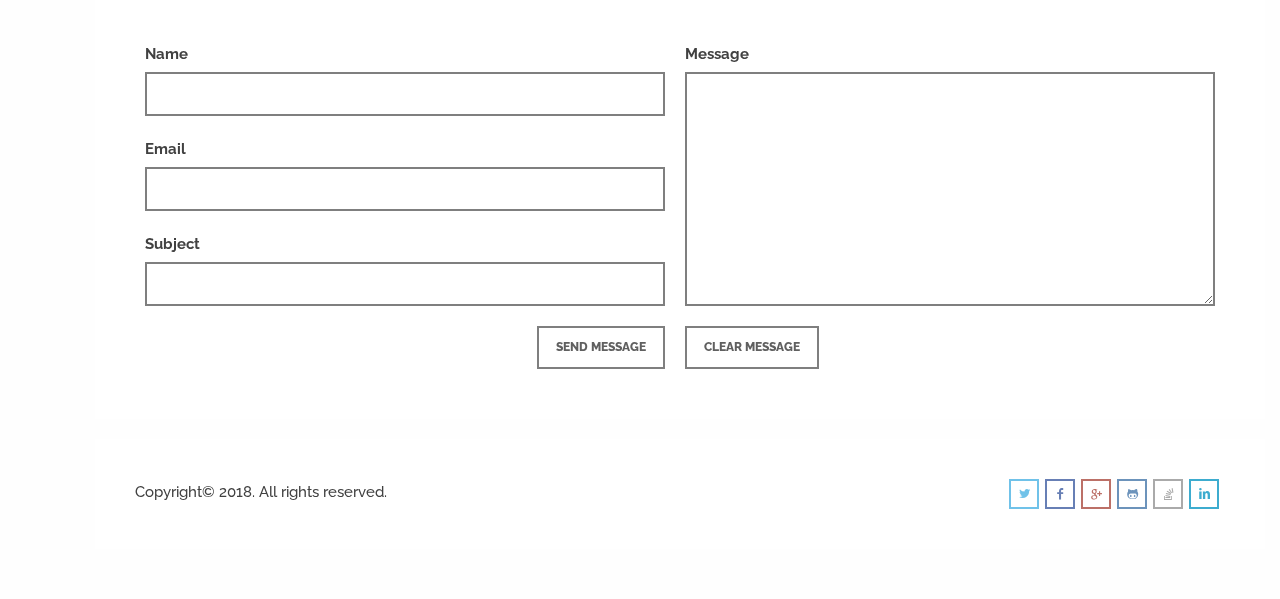
==== commit a957a4f8: "analytics added" ====
--- a/index.html
+++ b/index.html
@@ -19,6 +19,16 @@
 <link href="style/type/fontello.css" rel="stylesheet">
 <link href="style/type/font-awesome.css" rel="stylesheet">
 <link href="style/type/budicons.css" rel="stylesheet">
+<!-- Global site tag (gtag.js) - Google Analytics -->
+<script async src="https://www.googletagmanager.com/gtag/js?id=UA-116358279-1"></script>
+<script>
+  window.dataLayer = window.dataLayer || [];
+  function gtag(){dataLayer.push(arguments);}
+  gtag('js', new Date());
+
+  gtag('config', 'UA-116358279-1');
+</script>
+
 <!-- HTML5 shim and Respond.js IE8 support of HTML5 elements and media queries -->
 <!--[if lt IE 9]>
       <script src="style/js/html5shiv.js"></script>
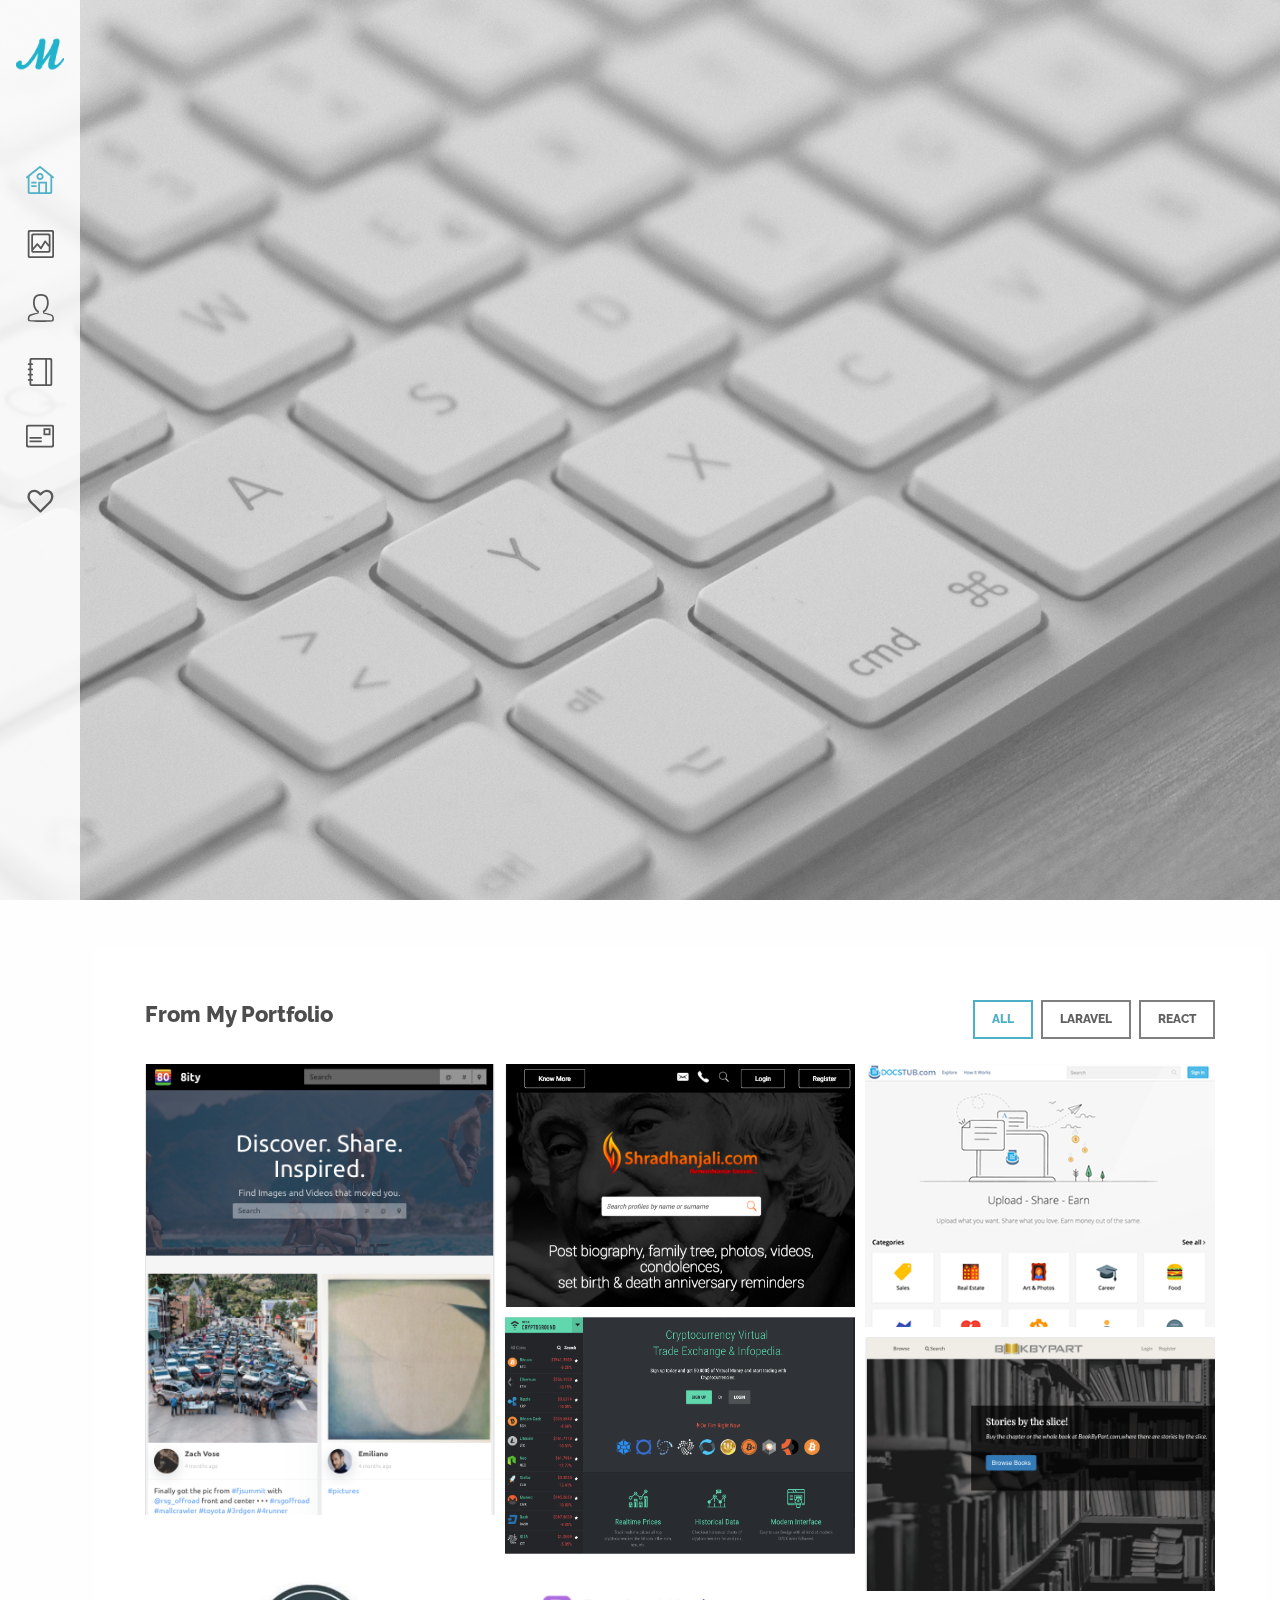
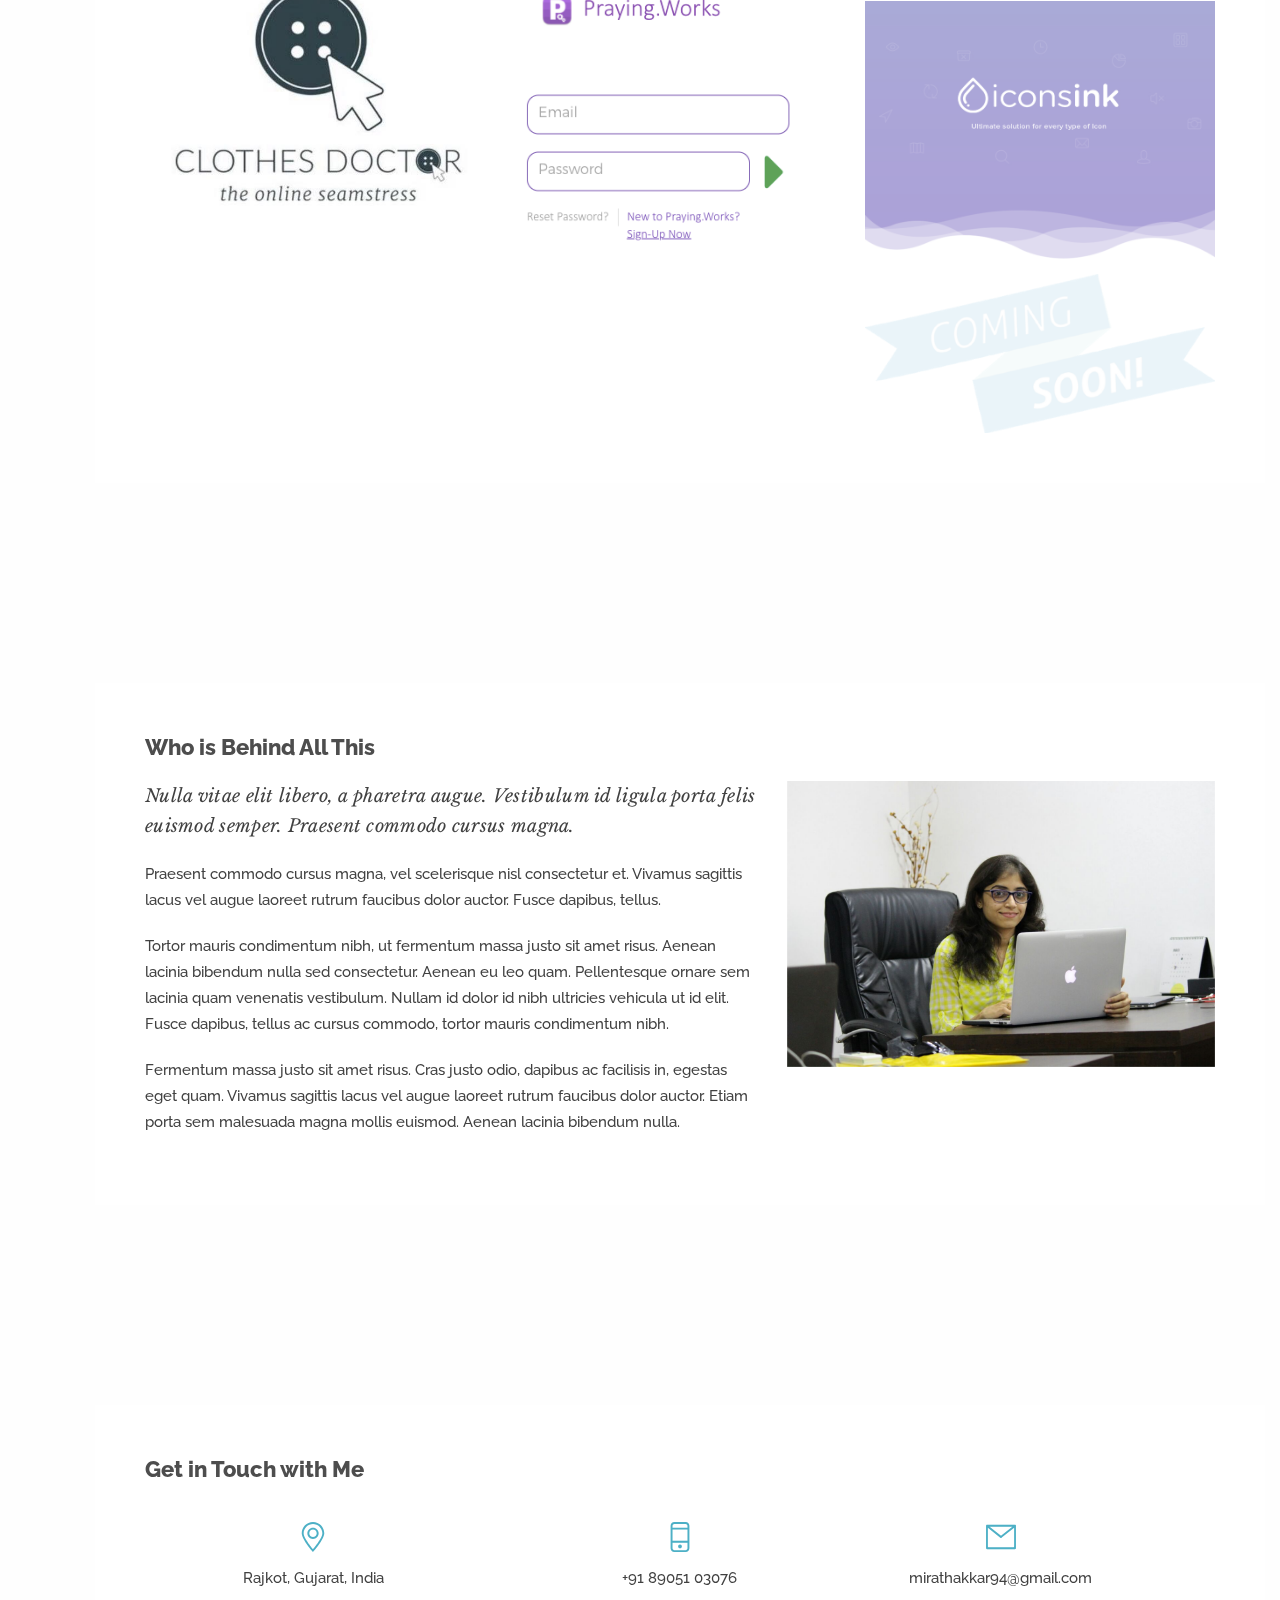
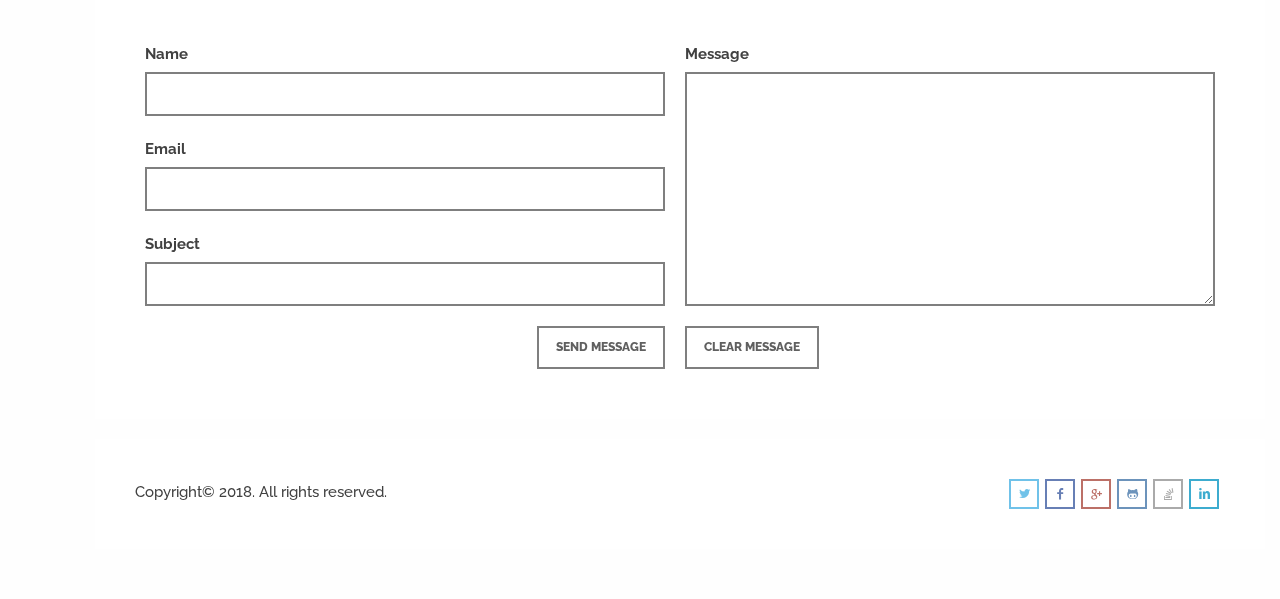
==== commit cb395f89: "fix" ====
--- a/index.html
+++ b/index.html
@@ -40,7 +40,7 @@
 <div class="body-wrapper">
   <nav class="navbar navbar-default" role="navigation">
     <div class="navbar-header"> <a class="btn responsive-menu" data-toggle="collapse" data-target=".navbar-collapse"><i></i></a>
-      <div class="navbar-brand text-center"> <a href="index.html"><img src="style/images/mira-thakkar.png" alt="" data-src="style/images/mira-thakkar.png" data-ret="style/images/logo@2x.png" class="retina" /></a> </div>
+      <div class="navbar-brand text-center"> <a href="/"><img src="style/images/mira-thakkar.png" alt="" data-src="style/images/mira-thakkar.png" data-ret="style/images/logo@2x.png" class="retina" /></a> </div>
       <!-- /.navbar-brand --> 
     </div>
     <!-- /.navbar-header -->
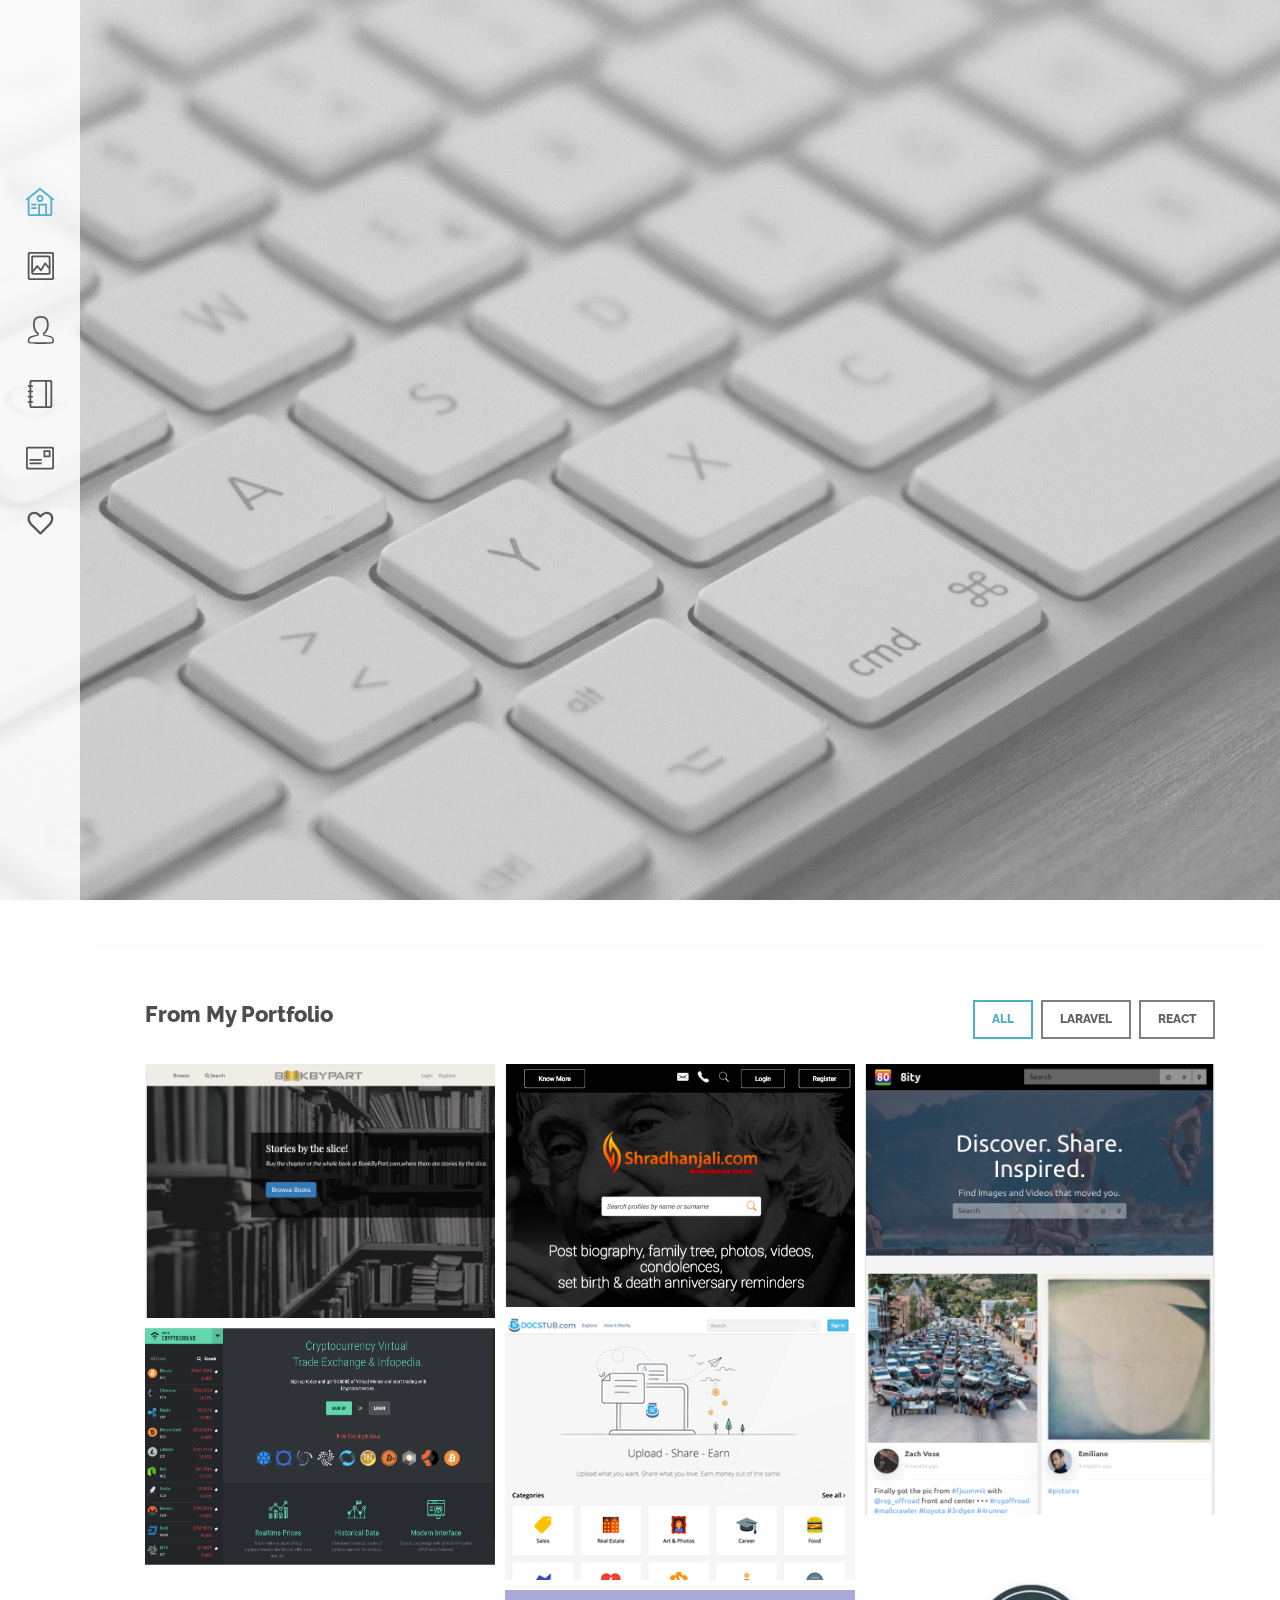
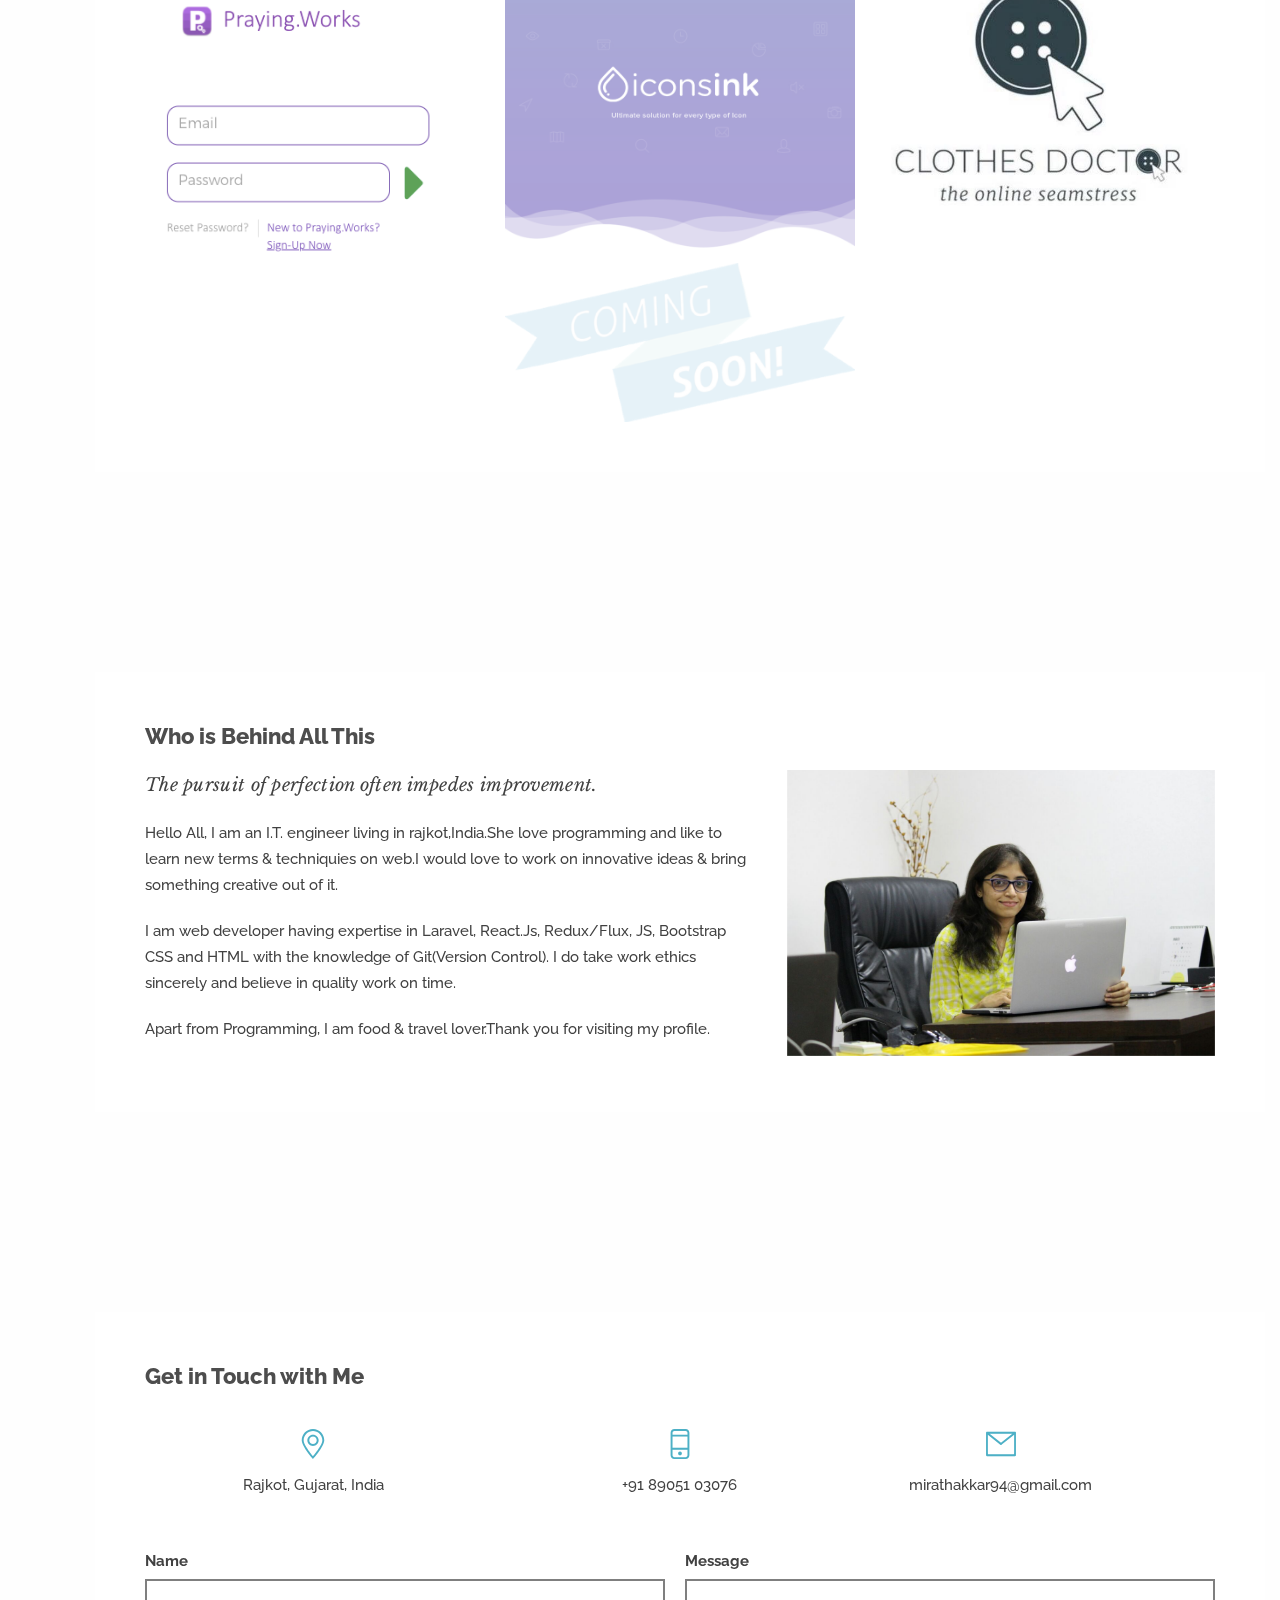
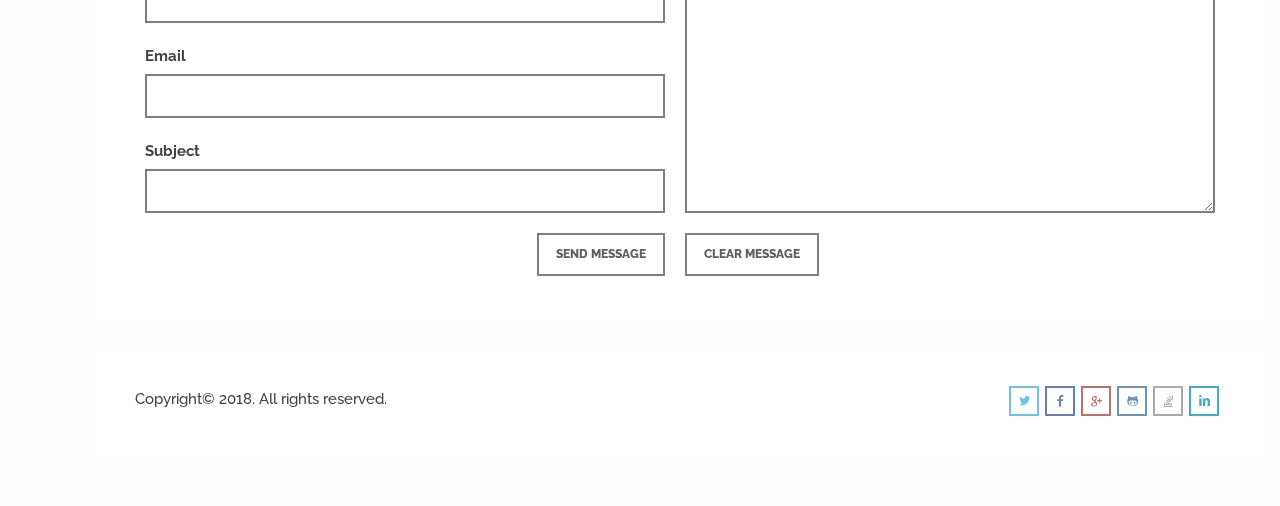
==== commit e521b654: "contact form working & Bio" ====
--- a/index.html
+++ b/index.html
@@ -40,7 +40,9 @@
 <div class="body-wrapper">
   <nav class="navbar navbar-default" role="navigation">
     <div class="navbar-header"> <a class="btn responsive-menu" data-toggle="collapse" data-target=".navbar-collapse"><i></i></a>
-      <div class="navbar-brand text-center"> <a href="/"><img src="style/images/mira-thakkar.png" alt="" data-src="style/images/mira-thakkar.png" data-ret="style/images/logo@2x.png" class="retina" /></a> </div>
+      <div class="navbar-brand text-center"> <a href="/">
+    <!--   <img src="style/images/logo.png" alt="" data-src="style/images/logo.png" data-ret="style/images/logo@2x.png" class="retina" /> -->
+      </a> </div>
       <!-- /.navbar-brand --> 
     </div>
     <!-- /.navbar-header -->
@@ -49,7 +51,7 @@
         <li class="current"><a href="#home" class="hint--right" data-hint="Home"><i class="budicon-home-1"></i><span>Home</span></a></li>
         <li><a href="#portfolio" class="hint--right" data-hint="Portfolio"><i class="budicon-image"></i><span>Portfolio</span></a></li>
         <li><a href="#about" class="hint--right" data-hint="About"><i class="budicon-author"></i><span>About</span></a></li>
-        <li><a href="resume.html" class="hint--right" data-hint="Resume"><i class="budicon-book-1"></i><span>Blog</span></a></li>
+        <li><a href="resume.html" class="hint--right" data-hint="Resume"><i class="budicon-book-1"></i><span>Resume</span></a></li>
         <li><a href="#contact" class="hint--right" data-hint="Contact"><i class="budicon-profile"></i><span>Contact</span></a></li>
         <li><a href="#elsewhere" class="hint--right fancybox-inline" data-hint="Elsewhere" data-fancybox-width="325" data-fancybox-height="220"><i class="icon-heart-empty-1"></i><span>Elsewhere</span></a></li>
       </ul>
@@ -116,6 +118,28 @@
         <div class="clearfix"></div>
         <div id="grid-container" class="cbp-l-grid-masonry">
           <ul>
+          <li class="cbp-item frame react"> <a class="cbp-caption" href="http://bookbyparts.cf">
+              <div class="cbp-caption-defaultWrap"> <img src="style/images/projects/bookbypart.png" alt=""> </div>
+              <div class="cbp-caption-activeWrap">
+                <div class="cbp-l-caption-alignCenter">
+                  <div class="cbp-l-caption-body">
+                    <div class="cbp-l-caption-title">BookByParts</div>
+                  </div>
+                </div>
+              </div>
+              </a> 
+            </li>
+            <li class="cbp-item frame laravel"> <a class="cbp-caption" href="https://shradhanjali.com/">
+              <div class="cbp-caption-defaultWrap"> <img src="style/images/projects/shradhanjali.png" alt=""> </div>
+              <div class="cbp-caption-activeWrap">
+                <div class="cbp-l-caption-alignCenter">
+                  <div class="cbp-l-caption-body">
+                    <div class="cbp-l-caption-title">Shradhanjali.com</div>
+                  </div>
+                </div>
+              </div>
+              </a> 
+            </li>
             <li class="cbp-item frame laravel"> <a class="cbp-caption" href="https://8ity.com">
               <div class="cbp-caption-defaultWrap"> <img src="style/images/projects/8ity.png" alt=""> </div>
               <div class="cbp-caption-activeWrap">
@@ -127,17 +151,6 @@
               </div>
               </a> 
             </li>
-            <li class="cbp-item frame laravel"> <a class="cbp-caption" href="https://shradhanjali.com/">
-              <div class="cbp-caption-defaultWrap"> <img src="style/images/projects/shradhanjali.png" alt=""> </div>
-              <div class="cbp-caption-activeWrap">
-                <div class="cbp-l-caption-alignCenter">
-                  <div class="cbp-l-caption-body">
-                    <div class="cbp-l-caption-title">Shradhanjali.com</div>
-                  </div>
-                </div>
-              </div>
-              </a> 
-            </li>
             <li class="cbp-item frame laravel"> <a class="cbp-caption" href="https://www.docstub.com/">
               <div class="cbp-caption-defaultWrap"> <img src="style/images/art/docstub.png" alt=""> </div>
               <div class="cbp-caption-activeWrap">
@@ -155,17 +168,6 @@
                 <div class="cbp-l-caption-alignCenter">
                   <div class="cbp-l-caption-body">
                     <div class="cbp-l-caption-title">Cryptoground</div>
-                  </div>
-                </div>
-              </div>
-              </a> 
-            </li>
-             <li class="cbp-item frame react"> <a class="cbp-caption" href="http://bookbyparts.cf">
-              <div class="cbp-caption-defaultWrap"> <img src="style/images/projects/bookbypart.png" alt=""> </div>
-              <div class="cbp-caption-activeWrap">
-                <div class="cbp-l-caption-alignCenter">
-                  <div class="cbp-l-caption-body">
-                    <div class="cbp-l-caption-title">BookByParts</div>
                   </div>
                 </div>
               </div>
@@ -235,10 +237,10 @@
           </div>
           <!-- /column -->
           <div class="col-md-7 col-md-pull-5 col-sm-12">
-            <p class="lead">Nulla vitae elit libero, a pharetra augue. Vestibulum id ligula porta felis euismod semper. Praesent commodo cursus magna. </p>
-            <p>Praesent commodo cursus magna, vel scelerisque nisl consectetur et. Vivamus sagittis lacus vel augue laoreet rutrum faucibus dolor auctor. Fusce dapibus, tellus. </p>
-            <p>Tortor mauris condimentum nibh, ut fermentum massa justo sit amet risus. Aenean lacinia bibendum nulla sed consectetur. Aenean eu leo quam. Pellentesque ornare sem lacinia quam venenatis vestibulum. Nullam id dolor id nibh ultricies vehicula ut id elit. Fusce dapibus, tellus ac cursus commodo, tortor mauris condimentum nibh.</p>
-            <p>Fermentum massa justo sit amet risus. Cras justo odio, dapibus ac facilisis in, egestas eget quam. Vivamus sagittis lacus vel augue laoreet rutrum faucibus dolor auctor. Etiam porta sem malesuada magna mollis euismod. Aenean lacinia bibendum nulla.</p>
+            <p class="lead">The pursuit of perfection often impedes improvement. </p>
+            <p>Hello All, I am an I.T. engineer living in rajkot,India.She love programming and like to learn new terms & techniquies on web.I would love to work on innovative ideas & bring something creative out of it. </p>
+            <p>I am web developer having expertise in Laravel, React.Js, Redux/Flux, JS, Bootstrap CSS and HTML with the knowledge of Git(Version Control). I do take work ethics sincerely and believe in quality work on time.</p>
+            <p>Apart from Programming, I am food & travel lover.Thank you for visiting my profile. </p>
           </div>
           <!-- /column -->
         </div>
@@ -268,8 +270,8 @@
         <!-- /.services-2 -->
         <div class="divide30"></div>
         <div class="form-container">
-          <div class="response alert alert-success"></div>
-          <form class="forms" action="contact/form-handler.php" method="post">
+          <div class="response alert alert-success" id="thankyou_message">Thank you!</div>
+          <form class="" id="gform" action="https://script.google.com/macros/s/AKfycbyGtr6iENl3h3sc7PUiHEy6oiWEODcRrDLKZ-Qq-o9fo0Dxl9In/exec" method="post">
             <fieldset>
               <div class="row">
                 <div class="col-sm-6">
@@ -292,25 +294,25 @@
                     <textarea name="message" class="text-area required"></textarea>
                   </div>
                   <div class="form-row hidden-row">
-                    <input type="hidden" name="hidden" value="" />
-                  </div>
-                  <div class="nocomment">
-                    <label for="nocomment">Leave This Field Empty</label>
-                    <input id="nocomment" value="" name="nocomment" />
-                  </div>
-                </div>
-                <div class="col-sm-6">
+                    <!-- <input type="hidden" name="hidden" value="" /> -->
+                  </div>
+                </div>
+                <div class="col-sm-6 hidden-xs">
                   <div class="button-row pull-right">
-                    <input type="submit" value="Send Message" name="submit" class="btn btn-submit bm0" />
-                  </div>
-                </div>
-                <div class="col-sm-6 lp5">
+                    <button type="submit" value="Send Message" name="submit" class="btn btn-submit bm0" >Send Message</button>
+                  </div>
+                </div>
+                <div class="col-sm-6 lp5 hidden-xs">
                   <div class="button-row pull-left">
-                    <input type="reset" value="Clear Message" name="reset" class="btn btn-submit bm0" />
-                  </div>
-                </div>
-                <input type="hidden" name="v_error" id="v-error" value="Required" />
-                <input type="hidden" name="v_email" id="v-email" value="Enter a valid email" />
+                     <button type="reset" value="Clear Message" name="reset" class="btn btn-submit bm0">Clear Message</button>
+                  </div>
+                </div>
+                <div class="col-sm-12 hidden-sm hidden-md hidden-lg">
+                    <button type="submit" value="Send Message" name="submit" class="btn btn-submit bm0" >Send Message</button>
+                    <button type="reset" value="Clear Message" name="reset" class="btn btn-submit bm0">Clear Message</button>
+                </div>
+             <!--    <input type="hidden" name="v_error" id="v-error" value="Required" />
+                <input type="hidden" name="v_email" id="v-email" value="Enter a valid email" /> -->
               </div>
             </fieldset>
           </form>
@@ -349,6 +351,7 @@
 <script src="style/js/classie.js"></script> 
 <script src="style/js/plugins.js"></script> 
 <script src="style/js/scripts.js"></script>  
+<script data-cfasync="false" type="text/javascript" src="style/js/form-handler.js"></script>
 <script>
 	$.backstretch(["style/images/background.jpg"]);
 </script>
--- a/style.css
+++ b/style.css
@@ -3077,6 +3077,7 @@
 	    max-height: none;
 	    padding-left: 0;
 	    padding-right: 0;
+        margin-top: 100px !important;
 	}
 	.navbar-collapse.collapse {
 	    display: block !important;
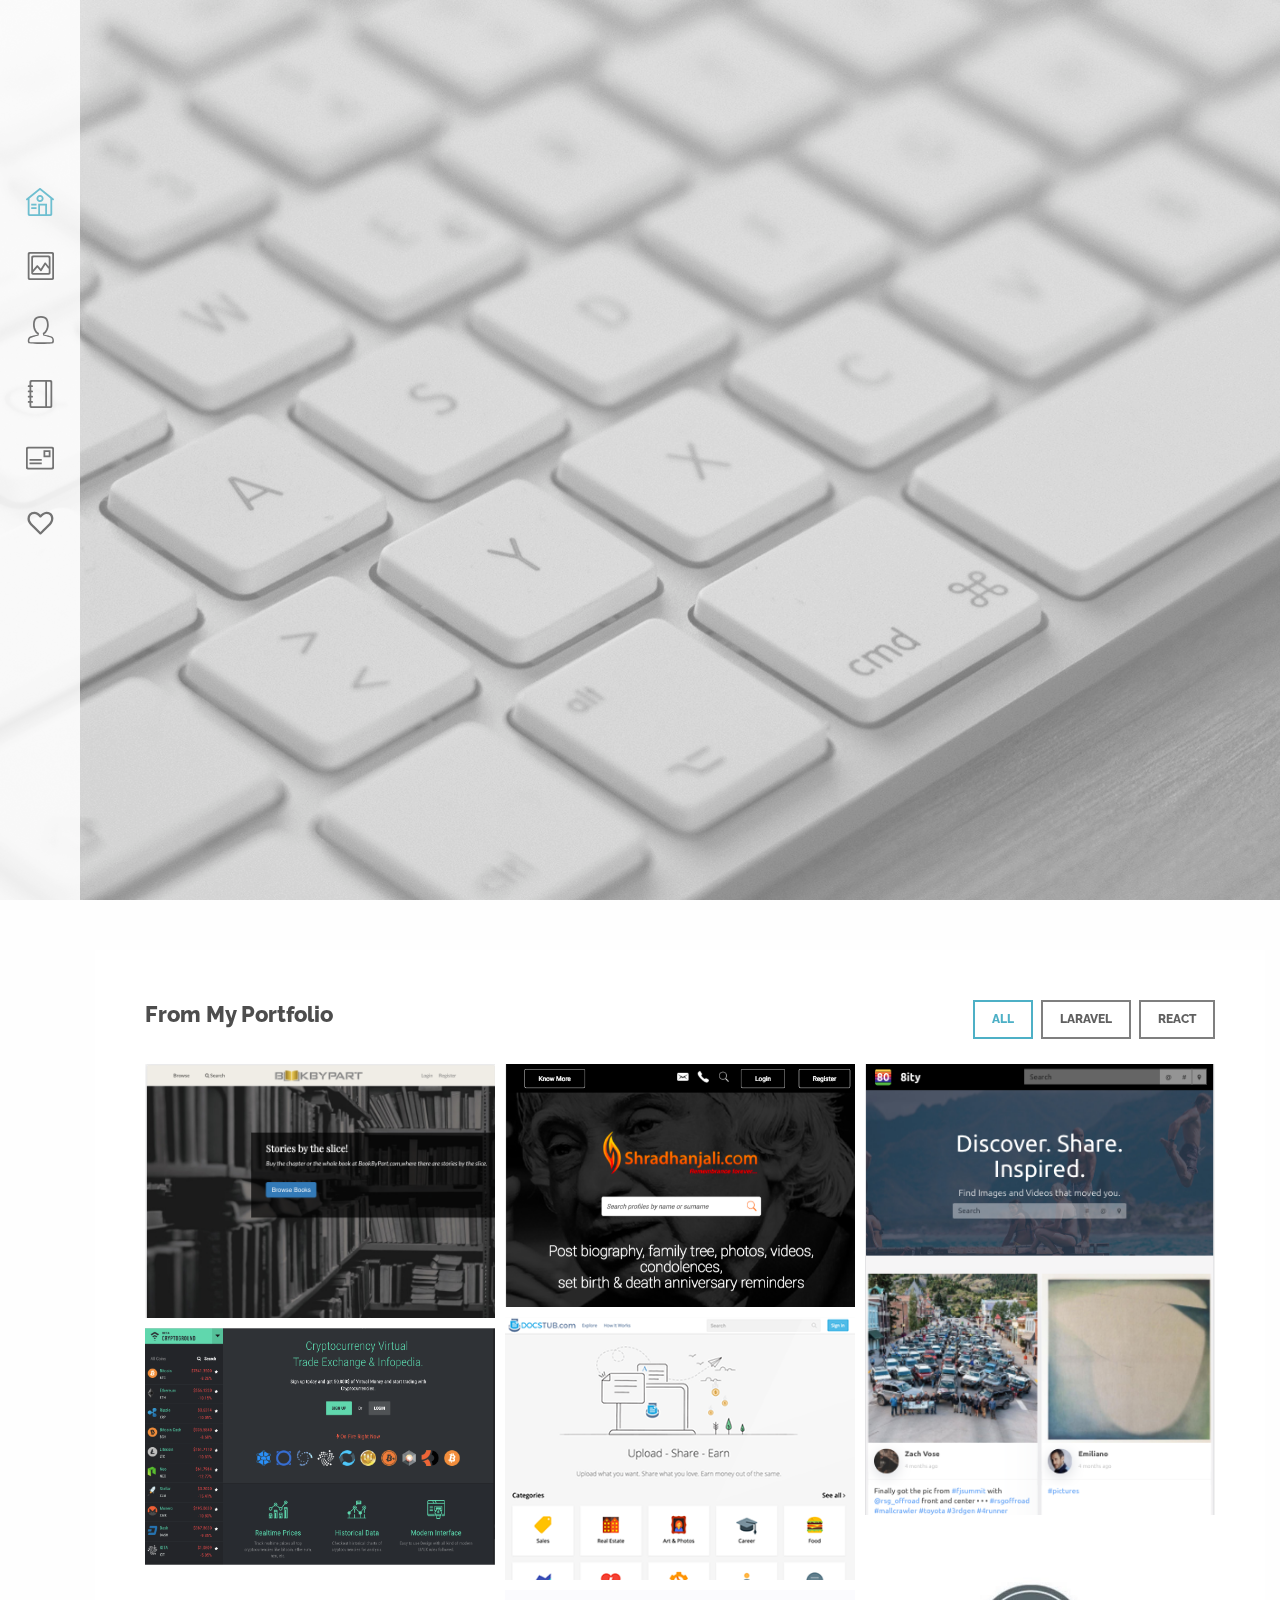
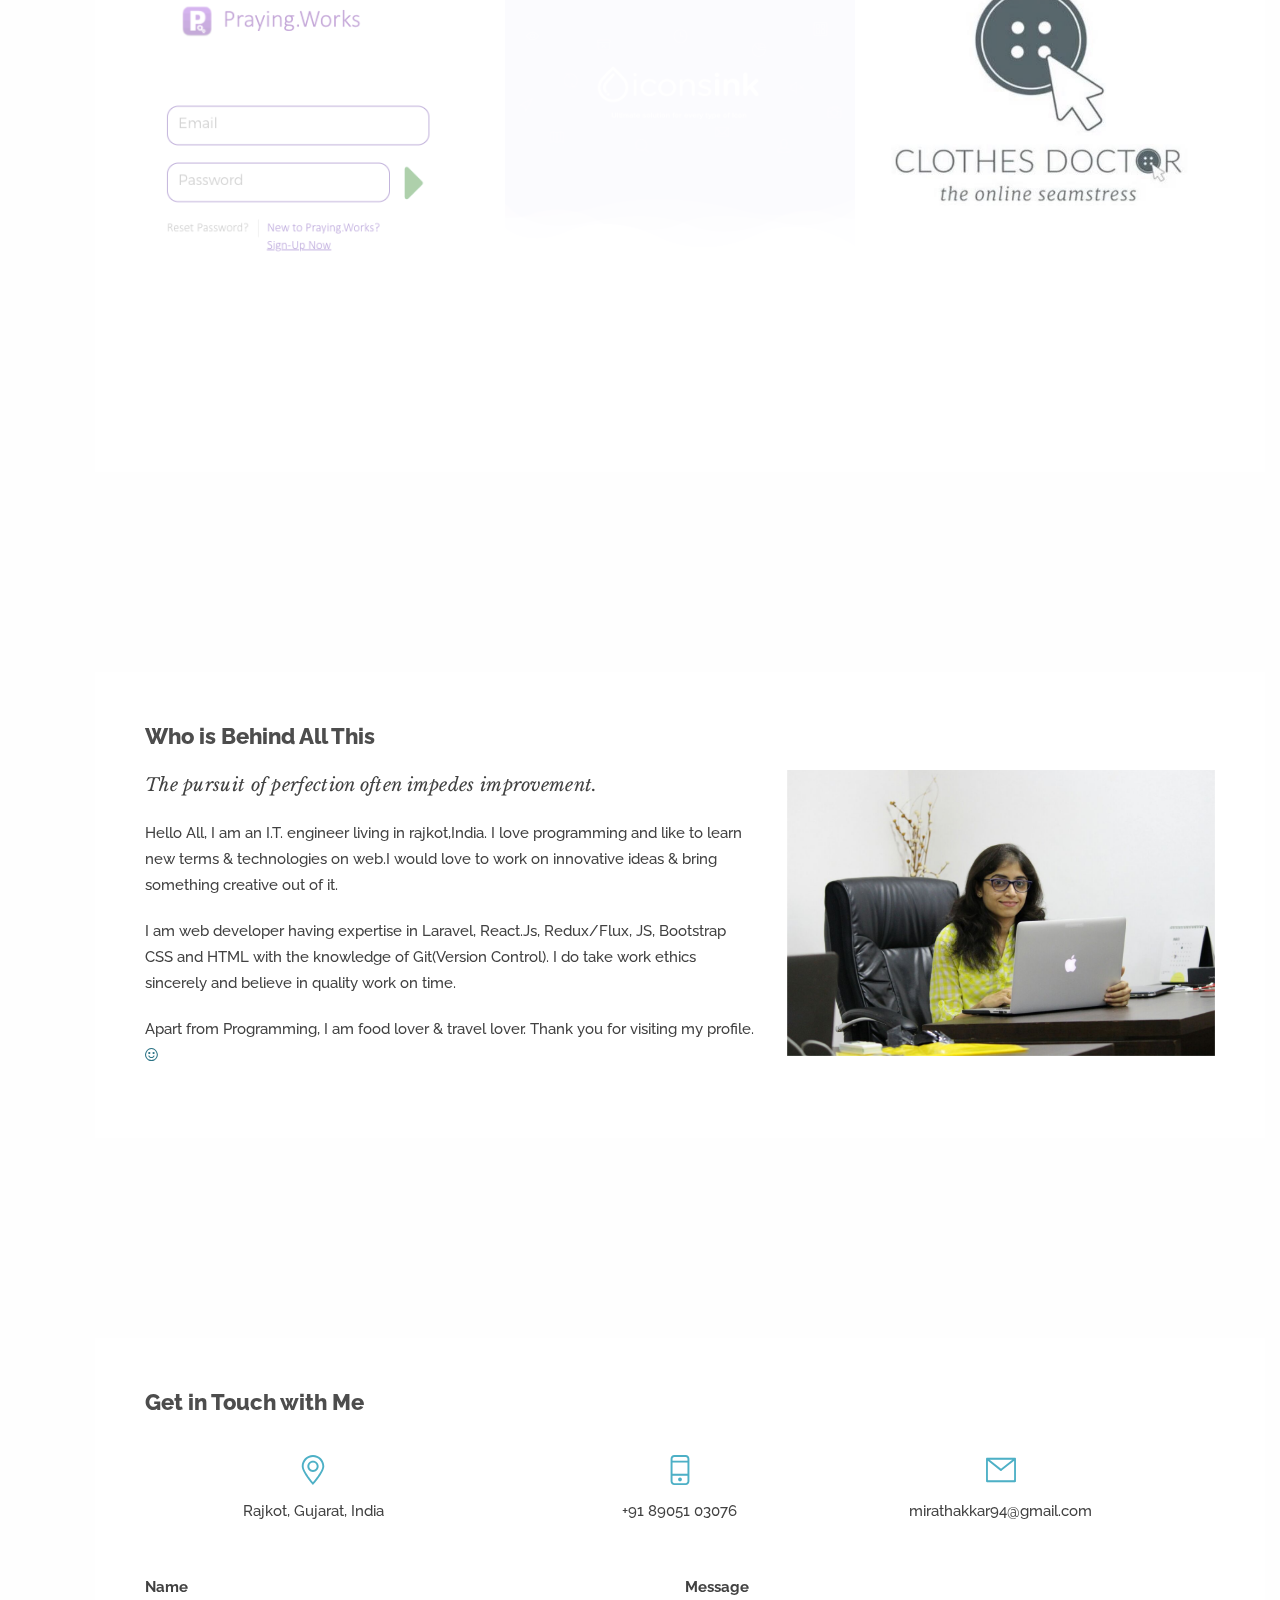
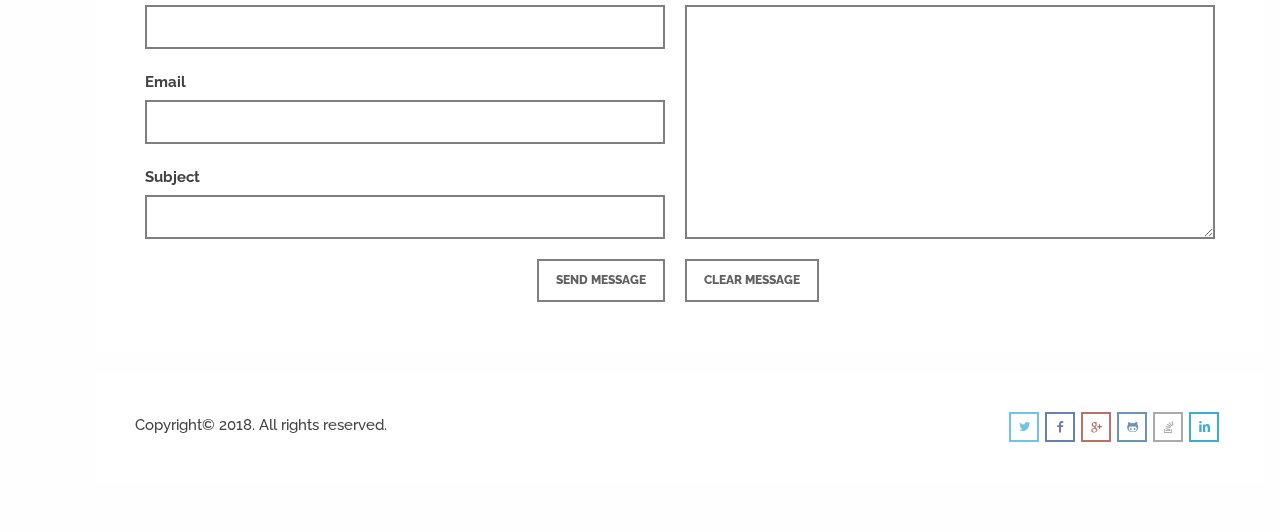
==== commit 01070dac: "fix" ====
--- a/index.html
+++ b/index.html
@@ -238,9 +238,9 @@
           <!-- /column -->
           <div class="col-md-7 col-md-pull-5 col-sm-12">
             <p class="lead">The pursuit of perfection often impedes improvement. </p>
-            <p>Hello All, I am an I.T. engineer living in rajkot,India.She love programming and like to learn new terms & techniquies on web.I would love to work on innovative ideas & bring something creative out of it. </p>
+            <p>Hello All, I am an I.T. engineer living in rajkot,India. I love programming and like to learn new terms & technologies on web.I would love to work on innovative ideas & bring something creative out of it. </p>
             <p>I am web developer having expertise in Laravel, React.Js, Redux/Flux, JS, Bootstrap CSS and HTML with the knowledge of Git(Version Control). I do take work ethics sincerely and believe in quality work on time.</p>
-            <p>Apart from Programming, I am food & travel lover.Thank you for visiting my profile. </p>
+            <p>Apart from Programming, I am food lover & travel lover. Thank you for visiting my profile. <i class="fa fa-smile-o" style="color: #2d7486"></i></p>
           </div>
           <!-- /column -->
         </div>
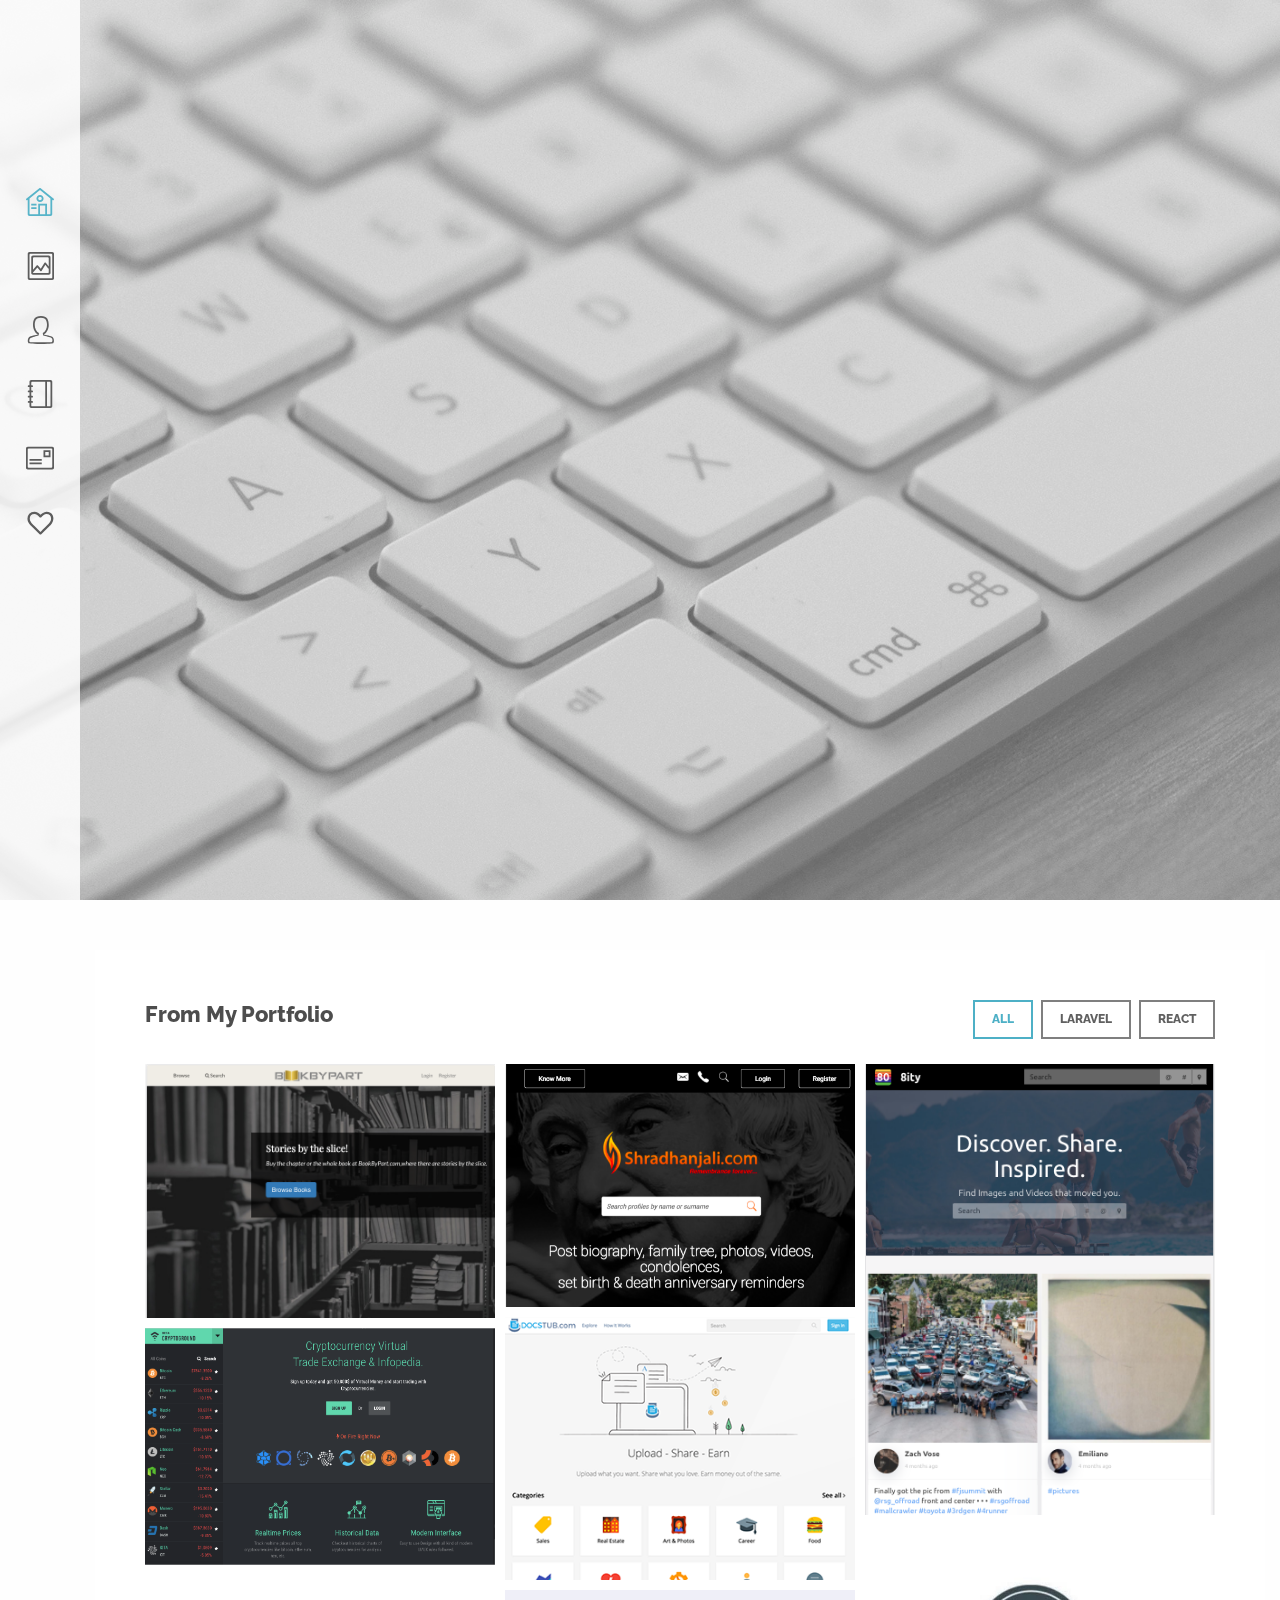
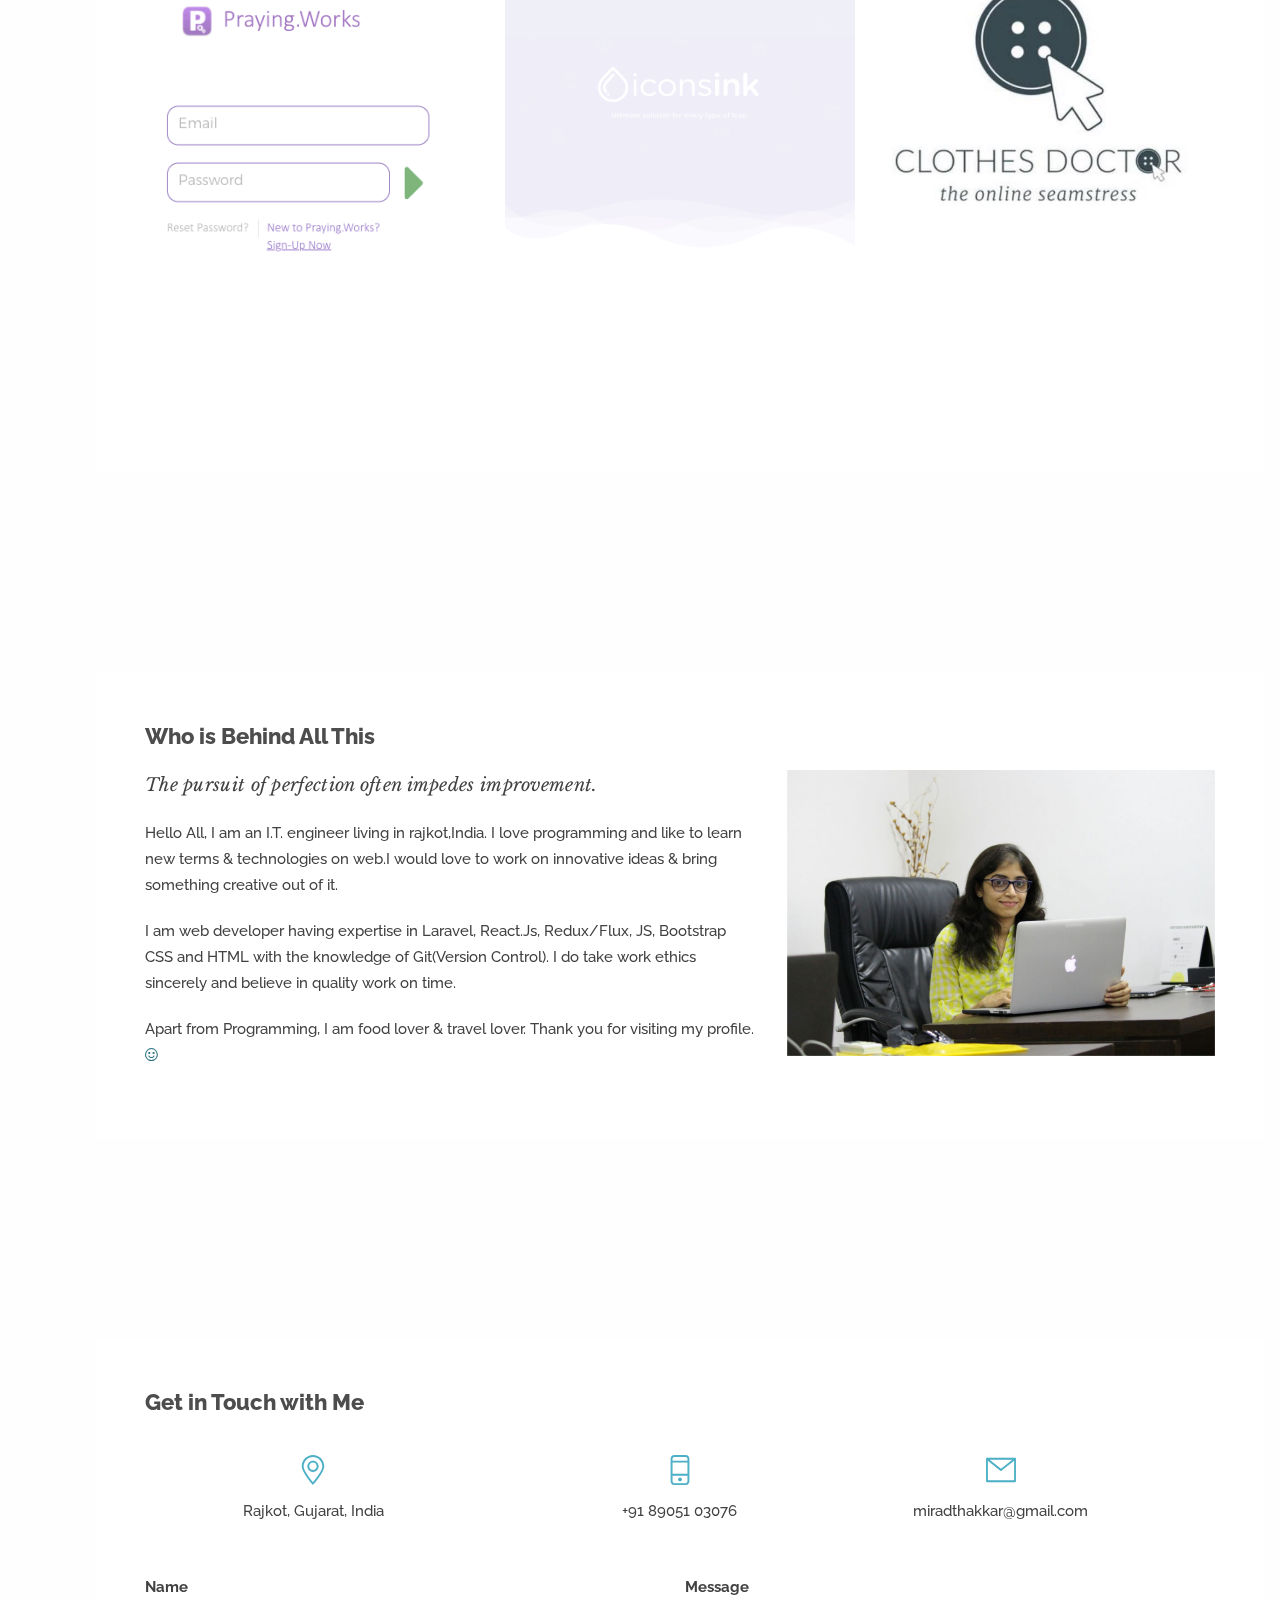
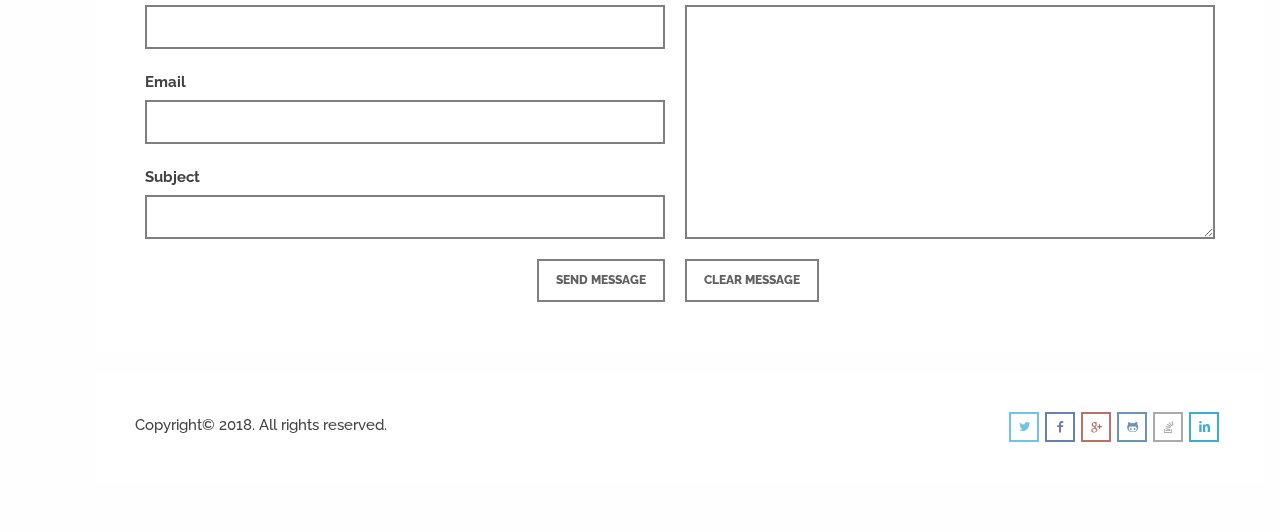
==== commit 9a6ee123: "email updated" ====
--- a/index.html
+++ b/index.html
@@ -264,7 +264,7 @@
             <p>+91 89051 03076</p>
           </div>
           <div class="col-md-3 col-sm-6"> <i class="budicon-mail"></i>
-            <p> <a class="nocolor" href="mailto:mirathakkar94@gmail.com">mirathakkar94@gmail.com</a> <br />
+            <p> <a class="nocolor" href="mailto:mirathakkar94@gmail.com">miradthakkar@gmail.com</a> <br />
           </div>
         </div>
         <!-- /.services-2 -->
